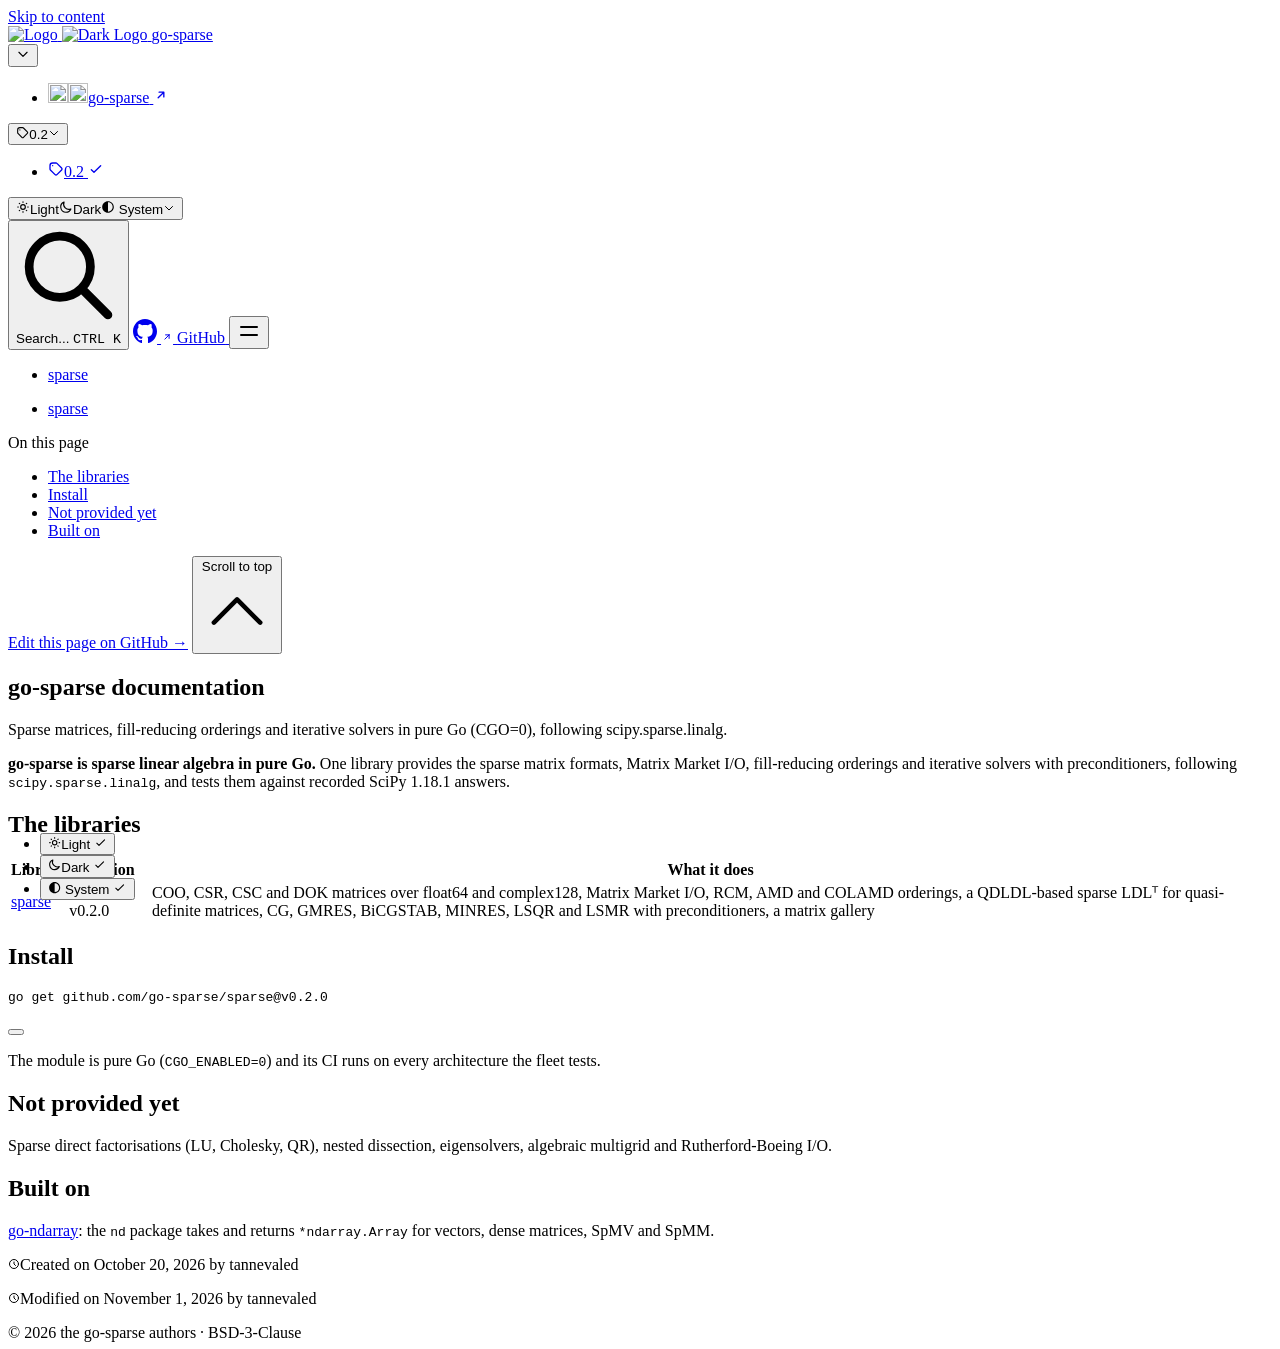
==== 0.2/index.html @ bc6eb166 "Deployed 4aa6d63 to 0.2 with Hugo 0.167.0" ====
<!doctype html><html lang=en dir=ltr><head><meta name=generator content="Hugo 0.167.0"><meta charset=utf-8><meta name=viewport content="width=device-width,initial-scale=1"><meta name=robots content="index, follow"><link rel=icon href=/docs/0.2/images/brand/svg/go-sparse.svg type=image/svg+xml id=favicon-svg><link rel=icon href=/docs/0.2/images/brand/ico/go-sparse.ico sizes="16x16 32x32"><link rel=icon href=/docs/0.2/images/brand/png/32/go-sparse.png type=image/png sizes=32x32><link rel=icon href=/docs/0.2/images/brand/png/16/go-sparse.png type=image/png sizes=16x16><link rel=apple-touch-icon href=/docs/0.2/images/brand/png/256/go-sparse.png sizes=256x256><title>go-sparse</title><meta name=description content="Sparse matrices, fill-reducing orderings and iterative solvers in pure Go (CGO=0), following scipy.sparse.linalg."><meta name=darkreader-lock><link rel=canonical href=https://go-sparse.github.io/docs/0.2/ itemprop=url><meta property="og:title" content="go-sparse documentation"><meta property="og:description" content="
    Sparse matrices, fill-reducing orderings and iterative solvers in pure Go (CGO=0), following scipy.sparse.linalg.
  "><meta property="og:type" content="
    website
  "><meta property="og:url" content="https://go-sparse.github.io/docs/0.2/"><meta itemprop=name content="go-sparse documentation"><meta itemprop=description content="Sparse matrices, fill-reducing orderings and iterative solvers in pure Go (CGO=0), following scipy.sparse.linalg."><meta itemprop=dateModified content="2026-11-01T00:15:37+01:00"><meta itemprop=wordCount content="136"><meta name=twitter:card content="summary"><meta name=twitter:title content="go-sparse documentation"><meta name=twitter:description content="Sparse matrices, fill-reducing orderings and iterative solvers in pure Go (CGO=0), following scipy.sparse.linalg."><link rel=preload href=/docs/0.2/css/compiled/main.min.ee1880c94b422ac1cb9484316c241b37d47c7529570abbb9c2e14824f49034c3.css as=style integrity="sha256-7hiAyUtCKsHLlIQxbCQbN9R8dSlXCru5wuFIJPSQNMM="><link href=/docs/0.2/css/compiled/main.min.ee1880c94b422ac1cb9484316c241b37d47c7529570abbb9c2e14824f49034c3.css rel=stylesheet integrity="sha256-7hiAyUtCKsHLlIQxbCQbN9R8dSlXCru5wuFIJPSQNMM="><script src=/docs/0.2/js/main-head.min.bbb353731723c08eaf67b231610392e3665384806ddb6bee51d4a965494c762e.js integrity="sha256-u7NTcxcjwI6vZ7IxYQOS42ZThIBt22vuUdSpZUlMdi4="></script></head><body><a href=#content class="hx:sr-only hx:focus-visible:not-sr-only hx:focus-visible:fixed hx:focus-visible:z-50 hx:focus-visible:top-2 hx:focus-visible:left-2 hx:focus-visible:bg-primary-500 hx:focus-visible:text-white hx:focus-visible:px-4 hx:focus-visible:py-2 hx:focus-visible:rounded-md hx:focus-visible:text-sm hx:focus-visible:font-medium">Skip to content</a><div class="hextra-nav-container hx:sticky hx:top-0 hx:z-20 hx:w-full hx:bg-transparent hx:print:hidden"><div class="hextra-nav-container-blur hx:pointer-events-none hx:absolute hx:z-[-1] hx:h-full hx:w-full hx:bg-white hx:dark:bg-dark hx:shadow-[0_2px_4px_rgba(0,0,0,.02),0_1px_0_rgba(0,0,0,.06)] hx:contrast-more:shadow-[0_0_0_1px_#000] hx:dark:shadow-[0_-1px_0_rgba(255,255,255,.1)_inset] hx:contrast-more:dark:shadow-[0_0_0_1px_#fff]"></div><nav class="hextra-max-navbar-width hx:mx-auto hx:flex hx:items-center hx:justify-end hx:gap-1 hx:md:gap-2 hx:h-[var(--hextra-navbar-height)] hx:px-6"><div class="hx:flex hx:shrink-0 hx:items-center hx:ltr:mr-auto hx:rtl:ml-auto"><a class="hx:flex hx:items-center hx:hover:opacity-75" href=/docs/0.2/><img class="hx:mr-2 hx:block hx:dark:hidden" src=/docs/0.2/images/brand/svg/go-sparse.svg alt=Logo height=32 width=32>
<img class="hx:mr-2 hx:hidden hx:dark:block" src=/docs/0.2/images/brand/svg/go-sparse.svg alt="Dark Logo" height=32 width=32>
<span class="hx:mr-2 hx:font-extrabold hx:inline hx:select-none hx:whitespace-nowrap hextra-navbar-title-beside-logo">go-sparse</span></a><div class="hx:relative hx:inline-flex"><button type=button data-state=closed aria-expanded=false aria-haspopup=menu title="Related sites" aria-label="Related sites" class="hextra-nav-menu-toggle hextra-logo-menu-toggle hx:cursor-pointer hx:rounded-md hx:p-1 hx:text-gray-600 hx:hover:text-gray-900 hx:hover:bg-gray-100 hx:dark:text-gray-400 hx:dark:hover:text-gray-50 hx:dark:hover:bg-primary-100/5"><svg height="14" fill="none" viewBox="0 0 24 24" stroke-width="2" stroke="currentColor" aria-hidden="true"><path stroke-linecap="round" stroke-linejoin="round" d="M19 9l-7 7-7-7"/></svg></button><ul class="hextra-nav-menu-items hx:hidden hx:z-20 hx:max-h-64 hx:overflow-auto hx:rounded-lg hx:border hx:border-gray-200 hx:bg-white hx:p-1 hx:text-sm hx:shadow-lg hx:dark:border-neutral-700 hx:dark:bg-neutral-900" style=min-width:12rem role=menu aria-label="Related sites"><li role=none class="hextra-nav-menu-item hx:flex hx:flex-col"><a href=https://go-sparse.github.io/ role=menuitem class="hx:text-gray-600 hx:hover:text-gray-800 hx:dark:text-gray-400 hx:dark:hover:text-gray-200 hx:relative hx:cursor-pointer hx:whitespace-nowrap hx:rounded-sm hx:py-1.5 hx:transition-colors hx:ltr:pl-3 hx:ltr:pr-9 hx:rtl:pr-3 hx:rtl:pl-9 hx:flex hx:items-center hx:gap-2 hx:hover:bg-gray-100 hx:dark:hover:bg-neutral-800" target=_blank rel=noreferrer><img class="hx:block hx:dark:hidden" src=/docs/0.2/images/brand/svg/go-sparse.svg alt width=20 height=20 loading=lazy><img class="hx:hidden hx:dark:block" src=/docs/0.2/images/brand/svg/go-sparse.svg alt width=20 height=20 loading=lazy><span>go-sparse</span>
<span class="hx:absolute hx:inset-y-0 hx:flex hx:items-center hx:ltr:right-3 hx:rtl:left-3" aria-hidden=true><svg height="1em" width="1em" fill="none" stroke="currentColor" stroke-width="2" viewBox="0 0 24 24"><path d="m9.1716 7.7574h7.0711m0 0v7.0711m0-7.0711-8.4853 8.4853" stroke-linecap="round" stroke-linejoin="round"/></svg></span></a></li></ul></div></div><div class="fs-version-select hx:relative" data-docs-root=/docs/ data-current=0.2 data-rest data-rest-default data-lang-prefix data-dev=main><button type=button data-state=closed aria-expanded=false aria-haspopup=menu title=Version aria-label="Version: 0.2" class="hextra-nav-menu-toggle fs-version-toggle hx:cursor-pointer hx:text-sm hx:relative hx:whitespace-nowrap hx:p-2 hx:flex hx:items-center hx:gap-1 hx:text-gray-600 hx:hover:text-gray-800 hx:dark:text-gray-400 hx:dark:hover:text-gray-200"><svg height="1em" class="hx:inline-block" fill="none" viewBox="0 0 24 24" stroke-width="2" stroke="currentColor" aria-hidden="true"><path stroke-linecap="round" stroke-linejoin="round" d="M7 7h.01M7 3h5c.512.0 1.024.195 1.414.586l7 7a2 2 0 010 2.828l-7 7a2 2 0 01-2.828.0l-7-7A1.994 1.994.0 013 12V7a4 4 0 014-4z"/></svg><span>0.2</span><svg height="12" class="hx:transition-transform hx:duration-200 hx:ease-in-out" fill="none" viewBox="0 0 24 24" stroke-width="2" stroke="currentColor" aria-hidden="true"><path stroke-linecap="round" stroke-linejoin="round" d="M19 9l-7 7-7-7"/></svg></button><ul class="hextra-nav-menu-items hx:hidden hx:z-20 hx:max-h-64 hx:overflow-auto hx:rounded-lg hx:border hx:border-gray-200 hx:bg-white hx:p-1 hx:text-sm hx:shadow-lg hx:dark:border-neutral-700 hx:dark:bg-neutral-900" style=min-width:100% role=menu><li role=none class="hextra-nav-menu-item hx:flex hx:flex-col"><a href=/docs/0.2/ role=menuitem aria-current=true class="hx:text-gray-600 hx:hover:text-gray-800 hx:dark:text-gray-400 hx:dark:hover:text-gray-200 hx:relative hx:cursor-pointer hx:whitespace-nowrap hx:rounded-sm hx:py-1.5 hx:transition-colors hx:ltr:pl-3 hx:ltr:pr-9 hx:rtl:pr-3 hx:rtl:pl-9 hx:flex hx:items-center hx:gap-1 hx:hover:bg-gray-100 hx:dark:hover:bg-neutral-800"><svg height="1em" class="hx:inline-block" fill="none" viewBox="0 0 24 24" stroke-width="2" stroke="currentColor" aria-hidden="true"><path stroke-linecap="round" stroke-linejoin="round" d="M7 7h.01M7 3h5c.512.0 1.024.195 1.414.586l7 7a2 2 0 010 2.828l-7 7a2 2 0 01-2.828.0l-7-7A1.994 1.994.0 013 12V7a4 4 0 014-4z"/></svg><span>0.2</span>
<span class="hx:absolute hx:inset-y-0 hx:flex hx:items-center hx:ltr:right-3 hx:rtl:left-3"><svg height="1em" width="1em" fill="none" viewBox="0 0 24 24" stroke-width="2" stroke="currentColor" aria-hidden="true"><path stroke-linecap="round" stroke-linejoin="round" d="M5 13l4 4L19 7"/></svg></span></a></li></ul><template data-icon=development><svg height="1em" class="hx:inline-block" fill="none" viewBox="0 0 24 24" stroke-width="2" stroke="currentColor" aria-hidden="true"><path stroke-linecap="round" stroke-linejoin="round" d="M19.428 15.428a2 2 0 00-1.022-.547l-2.387-.477a6 6 0 00-3.86.517l-.318.158a6 6 0 01-3.86.517L6.05 15.21a2 2 0 00-1.806.547M8 4h8l-1 1v5.172a2 2 0 00.586 1.414l5 5c1.26 1.26.367 3.414-1.415 3.414H4.828c-1.782.0-2.674-2.154-1.414-3.414l5-5A2 2 0 009 10.172V5L8 4z"/></svg></template><template data-icon=release><svg height="1em" class="hx:inline-block" fill="none" viewBox="0 0 24 24" stroke-width="2" stroke="currentColor" aria-hidden="true"><path stroke-linecap="round" stroke-linejoin="round" d="M7 7h.01M7 3h5c.512.0 1.024.195 1.414.586l7 7a2 2 0 010 2.828l-7 7a2 2 0 01-2.828.0l-7-7A1.994 1.994.0 013 12V7a4 4 0 014-4z"/></svg></template><template data-icon=check><svg height="1em" width="1em" fill="none" viewBox="0 0 24 24" stroke-width="2" stroke="currentColor" aria-hidden="true"><path stroke-linecap="round" stroke-linejoin="round" d="M5 13l4 4L19 7"/></svg></template></div><script>(function(){var t=document.currentScript.previousElementSibling,e=t.dataset,n=t.querySelector("ul"),o=n.querySelector("a").className,s=function(e){return t.querySelector('template[data-icon="'+e+'"]').innerHTML},i=function(t){return t.version===e.dev||!!(t.properties&&t.properties.development)};fetch(e.docsRoot+"versions.json",{cache:"no-cache"}).then(function(e){return e.ok?e.json():Promise.reject(e.status)}).then(function(t){if(!Array.isArray(t)||t.length===0)return;n.innerHTML="",t.forEach(function(t){if(!t||typeof t.version!="string"||t.properties&&t.properties.hidden)return;var a,c,l,d,u,h,r=document.createElement("li");r.setAttribute("role","none"),r.className="hextra-nav-menu-item hx:flex hx:flex-col",a=document.createElement("a"),a.setAttribute("role","menuitem"),a.className=o,a.href=e.docsRoot+t.version+"/"+e.rest,a.innerHTML=s(i(t)?"development":"release"),u=document.createElement("span"),h=Array.isArray(t.aliases)&&t.aliases.length?" ("+t.aliases.join(", ")+")":"",u.textContent=(t.title||t.version)+h,a.appendChild(u),t.version===e.current?(a.setAttribute("aria-current","true"),c=document.createElement("span"),c.className="hx:absolute hx:inset-y-0 hx:flex hx:items-center hx:ltr:right-3 hx:rtl:left-3",c.innerHTML=s("check"),a.appendChild(c)):(l=e.docsRoot+t.version+"/",d=[e.rest,e.restDefault,e.langPrefix].map(function(e){return l+e}).filter(function(e,t,n){return e!==l&&n.indexOf(e)===t}),a.addEventListener("click",function(e){e.preventDefault();var t=function(e){if(e>=d.length){window.location.href=l;return}fetch(d[e],{method:"HEAD"}).then(function(n){n.ok?window.location.href=d[e]:t(e+1)}).catch(function(){t(e+1)})};t(0)})),r.appendChild(a),n.appendChild(r)})}).catch(function(){})})()</script><div class="hx:flex hx:justify-items-start hx:group" data-theme=light><button title="Change theme" data-state=closed data-location=top class="hextra-theme-toggle hx:cursor-pointer hextra-navbar-combo hx:grow" type=button aria-label="Change theme" aria-expanded=false aria-haspopup=menu><div class="hx:flex hx:items-center hx:gap-2 hx:capitalize"><svg height="14" class="hx:group-data-[theme=dark]:hidden hx:group-data-[theme=system]:hidden" fill="none" viewBox="0 0 24 24" stroke-width="2" stroke="currentColor" aria-hidden="true"><path stroke-linecap="round" stroke-linejoin="round" d="M12 3v1m0 16v1m9-9h-1M4 12H3m15.364 6.364-.707-.707M6.343 6.343l-.707-.707m12.728.0-.707.707M6.343 17.657l-.707.707M16 12a4 4 0 11-8 0 4 4 0 018 0z"/></svg><span class="hx:group-data-[theme=dark]:hidden hx:group-data-[theme=system]:hidden">Light</span><svg height="14" class="hx:group-data-[theme=light]:hidden hx:group-data-[theme=system]:hidden" fill="none" viewBox="0 0 24 24" stroke-width="2" stroke="currentColor" aria-hidden="true"><path stroke-linecap="round" stroke-linejoin="round" d="M20.354 15.354A9 9 0 018.646 3.646 9.003 9.003.0 0012 21a9.003 9.003.0 008.354-5.646z"/></svg><span class="hx:group-data-[theme=light]:hidden hx:group-data-[theme=system]:hidden">Dark</span><svg height="14" class="hx:group-data-[theme=dark]:hidden hx:group-data-[theme=light]:hidden" viewBox="0 0 24 24" fill="currentColor"><path d="M11.996094 2C6.4986225 2.0192368 2.03125 6.5024993 2.03125 12c0 5.497501 4.4673725 9.980763 9.964844 10H12 12.0039c5.497471-.01924 9.964844-4.502499 9.964844-10 0-5.4975007-4.467373-9.9807632-9.964844-10H12zM12 4c4.417218.017598 7.96875 3.5822356 7.96875 8 0 4.417764-3.551532 7.982402-7.96875 8z"/></svg>
<span class="hx:group-data-[theme=dark]:hidden hx:group-data-[theme=light]:hidden">System</span><svg height="12" class="hextra-combo-chevron" fill="none" viewBox="0 0 24 24" stroke-width="2" stroke="currentColor" aria-hidden="true"><path stroke-linecap="round" stroke-linejoin="round" d="M19 9l-7 7-7-7"/></svg></div></button><ul class="hextra-theme-toggle-options hx:hidden hx:z-20 hx:max-h-64 hx:overflow-auto hx:rounded-lg hx:border hx:border-gray-200 hx:bg-white hx:p-1 hx:text-sm hx:shadow-lg hx:dark:border-neutral-700 hx:dark:bg-neutral-900" style="position:fixed;inset:auto auto 0 0;margin:0;min-width:100px" data-theme=light role=menu><li role=none class="hx:flex hx:flex-col"><button type=button role=menuitemradio aria-checked=true tabindex=-1 data-item=light class="hx:text-gray-700 hx:dark:text-gray-300 hx:hover:bg-gray-100 hx:hover:text-gray-900 hx:dark:hover:bg-neutral-800 hx:dark:hover:text-gray-100 hx:relative hx:cursor-pointer hx:whitespace-nowrap hx:rounded-sm hx:py-1.5 hx:transition-colors hx:ltr:pl-3 hx:ltr:pr-9 hx:rtl:pr-3 hx:rtl:pl-9 hx:text-left hx:w-full hx:bg-transparent hx:border-0">
<span class="hx:inline-flex hx:items-center hx:gap-2"><svg height="1em" width="1em" fill="none" viewBox="0 0 24 24" stroke-width="2" stroke="currentColor" aria-hidden="true"><path stroke-linecap="round" stroke-linejoin="round" d="M12 3v1m0 16v1m9-9h-1M4 12H3m15.364 6.364-.707-.707M6.343 6.343l-.707-.707m12.728.0-.707.707M6.343 17.657l-.707.707M16 12a4 4 0 11-8 0 4 4 0 018 0z"/></svg>Light
</span><span class="hx:absolute hx:inset-y-0 hx:flex hx:items-center hx:ltr:right-3 hx:rtl:left-3 hx:group-data-[theme=dark]:hidden hx:group-data-[theme=system]:hidden"><svg height="1em" width="1em" fill="none" viewBox="0 0 24 24" stroke-width="2" stroke="currentColor" aria-hidden="true"><path stroke-linecap="round" stroke-linejoin="round" d="M5 13l4 4L19 7"/></svg></span></button></li><li role=none class="hx:flex hx:flex-col"><button type=button role=menuitemradio aria-checked=false tabindex=-1 data-item=dark class="hx:text-gray-700 hx:dark:text-gray-300 hx:hover:bg-gray-100 hx:hover:text-gray-900 hx:dark:hover:bg-neutral-800 hx:dark:hover:text-gray-100 hx:relative hx:cursor-pointer hx:whitespace-nowrap hx:rounded-sm hx:py-1.5 hx:transition-colors hx:ltr:pl-3 hx:ltr:pr-9 hx:rtl:pr-3 hx:rtl:pl-9 hx:text-left hx:w-full hx:bg-transparent hx:border-0">
<span class="hx:inline-flex hx:items-center hx:gap-2"><svg height="1em" width="1em" fill="none" viewBox="0 0 24 24" stroke-width="2" stroke="currentColor" aria-hidden="true"><path stroke-linecap="round" stroke-linejoin="round" d="M20.354 15.354A9 9 0 018.646 3.646 9.003 9.003.0 0012 21a9.003 9.003.0 008.354-5.646z"/></svg>Dark
</span><span class="hx:absolute hx:inset-y-0 hx:flex hx:items-center hx:ltr:right-3 hx:rtl:left-3 hx:group-data-[theme=light]:hidden hx:group-data-[theme=system]:hidden"><svg height="1em" width="1em" fill="none" viewBox="0 0 24 24" stroke-width="2" stroke="currentColor" aria-hidden="true"><path stroke-linecap="round" stroke-linejoin="round" d="M5 13l4 4L19 7"/></svg></span></button></li><li role=none class="hx:flex hx:flex-col"><button type=button role=menuitemradio aria-checked=false tabindex=-1 data-item=system class="hx:text-gray-700 hx:dark:text-gray-300 hx:hover:bg-gray-100 hx:hover:text-gray-900 hx:dark:hover:bg-neutral-800 hx:dark:hover:text-gray-100 hx:relative hx:cursor-pointer hx:whitespace-nowrap hx:rounded-sm hx:py-1.5 hx:transition-colors hx:ltr:pl-3 hx:ltr:pr-9 hx:rtl:pr-3 hx:rtl:pl-9 hx:text-left hx:w-full hx:bg-transparent hx:border-0">
<span class="hx:inline-flex hx:items-center hx:gap-2"><svg height="1em" width="1em" viewBox="0 0 24 24" fill="currentColor"><path d="M11.996094 2C6.4986225 2.0192368 2.03125 6.5024993 2.03125 12c0 5.497501 4.4673725 9.980763 9.964844 10H12 12.0039c5.497471-.01924 9.964844-4.502499 9.964844-10 0-5.4975007-4.467373-9.9807632-9.964844-10H12zM12 4c4.417218.017598 7.96875 3.5822356 7.96875 8 0 4.417764-3.551532 7.982402-7.96875 8z"/></svg>
System
</span><span class="hx:absolute hx:inset-y-0 hx:flex hx:items-center hx:ltr:right-3 hx:rtl:left-3 hx:group-data-[theme=dark]:hidden hx:group-data-[theme=light]:hidden"><svg height="1em" width="1em" fill="none" viewBox="0 0 24 24" stroke-width="2" stroke="currentColor" aria-hidden="true"><path stroke-linecap="round" stroke-linejoin="round" d="M5 13l4 4L19 7"/></svg></span></button></li></ul></div><button type=button class=hextra-search-trigger data-search-open aria-haspopup=dialog aria-controls=hextra-search-dialog aria-label=Search...><svg class="hextra-search-trigger-icon" focusable="false" fill="none" viewBox="0 0 24 24" stroke-width="2" stroke="currentColor" aria-hidden="true"><path stroke-linecap="round" stroke-linejoin="round" d="M21 21l-6-6m2-5A7 7 0 113 10a7 7 0 0114 0z"/></svg><span class=hextra-search-trigger-label>Search...</span>
<kbd class=hextra-search-trigger-kbd>CTRL K</kbd>
</button>
<a class="hextra-icon-link hx:p-1 hx:md:p-2 hx:text-current" target=_blank rel=noreferrer href=https://github.com/go-sparse title=GitHub><svg height="24" fill="currentColor" viewBox="3 3 18 18"><path d="M12 3C7.0275 3 3 7.12937 3 12.2276c0 4.0833 2.57625 7.5321 6.15374 8.7548C9.60374 21.0631 9.77249 20.7863 9.77249 20.5441 9.77249 20.3249 9.76125 19.5982 9.76125 18.8254 7.5 19.2522 6.915 18.2602 6.735 17.7412 6.63375 17.4759 6.19499 16.6569 5.8125 16.4378 5.4975 16.2647 5.0475 15.838 5.80124 15.8264 6.51 15.8149 7.01625 16.4954 7.18499 16.7723 7.99499 18.1679 9.28875 17.7758 9.80625 17.5335 9.885 16.9337 10.1212 16.53 10.38 16.2993 8.3775 16.0687 6.285 15.2728 6.285 11.7432c0-1.0035.34875-1.834.92249-2.47994C7.1175 9.03257 6.8025 8.08674 7.2975 6.81794c0 0 .753749999999999-.24223 2.47499.94583.72001-.20762 1.48501-.31143 2.25001-.31143C12.7875 7.45234 13.5525 7.55615 14.2725 7.76377c1.7212-1.19959 2.475-.94583 2.475-.94583C17.2424 8.08674 16.9275 9.03257 16.8375 9.26326 17.4113 9.9092 17.76 10.7281 17.76 11.7432c0 3.5411-2.1037 4.3255-4.1063 4.5561C13.98 16.5877 14.2613 17.1414 14.2613 18.0065 14.2613 19.2407 14.25 20.2326 14.25 20.5441 14.25 20.7863 14.4188 21.0746 14.8688 20.9824 16.6554 20.364 18.2079 19.1866 19.3078 17.6162c1.0999-1.5705 1.6917-3.4551 1.6922-5.3886C21 7.12937 16.9725 3 12 3z"/></svg>
<span class=hextra-external-badge aria-hidden=true><svg height="12" width="12" fill="none" stroke="currentColor" stroke-width="2" viewBox="0 0 24 24"><path d="m9.1716 7.7574h7.0711m0 0v7.0711m0-7.0711-8.4853 8.4853" stroke-linecap="round" stroke-linejoin="round"/></svg></span>
<span class=hx:sr-only>GitHub</span>
</a><button type=button aria-label=Menu aria-expanded=false class="hextra-hamburger-menu hx:cursor-pointer hx:-mr-1 hx:rounded-sm hx:p-1 hx:active:bg-gray-400/20 hx:md:hidden hx:hextra-focus-visible-inset"><svg height="24" fill="none" viewBox="0 0 24 24" stroke="currentColor"><g><path stroke-linecap="round" stroke-linejoin="round" stroke-width="2" d="M4 8H20"/></g><g><path stroke-linecap="round" stroke-linejoin="round" stroke-width="2" d="M4 16H20"/></g></svg></button></nav></div><div class="hx:mx-auto hx:flex hextra-max-page-width"><aside class="hextra-sidebar-container hx:flex hx:flex-col hx:print:hidden hx:md:top-[var(--hextra-navbar-height)] hx:md:shrink-0 hx:md:w-64 hx:md:self-start hx:max-md:[transform:translate3d(0,-100%,0)] hx:md:sticky"><div class="hextra-scrollbar hx:overflow-y-auto hx:overflow-x-hidden hx:p-4 hx:grow hx:md:h-[calc(100vh-var(--hextra-navbar-height)-var(--menu-height))]"><ul class="hx:flex hx:flex-col hx:gap-1 hx:md:hidden"><li><div class="hextra-sidebar-item hx:group hx:relative hx:flex hx:items-center" data-active=false><a class="hx:flex hx:items-center hx:justify-between hx:gap-2 hx:grow hx:cursor-pointer hx:rounded-sm hx:px-2 hx:py-1.5 hx:text-sm hx:transition-colors [-webkit-tap-highlight-color:transparent] [-webkit-touch-callout:none] hx:hextra-focus-visible-inset hx:text-gray-500 hx:hover:bg-gray-100 hx:hover:text-gray-900 hx:contrast-more:border hx:contrast-more:border-transparent hx:contrast-more:text-gray-900 hx:contrast-more:hover:border-gray-900 hx:dark:text-neutral-400 hx:dark:hover:bg-primary-100/5 hx:dark:hover:text-gray-50 hx:contrast-more:dark:text-gray-50 hx:contrast-more:dark:hover:border-gray-50" href=/docs/0.2/sparse/><span class="hx:min-w-0 [word-break:break-word]">sparse</span></a></div></li></ul><ul class="hx:flex hx:flex-col hx:gap-1 hx:max-md:hidden"><li><div class="hextra-sidebar-item hx:group hx:relative hx:flex hx:items-center" data-active=false><a class="hx:flex hx:items-center hx:justify-between hx:gap-2 hx:grow hx:cursor-pointer hx:rounded-sm hx:px-2 hx:py-1.5 hx:text-sm hx:transition-colors [-webkit-tap-highlight-color:transparent] [-webkit-touch-callout:none] hx:hextra-focus-visible-inset hx:text-gray-500 hx:hover:bg-gray-100 hx:hover:text-gray-900 hx:contrast-more:border hx:contrast-more:border-transparent hx:contrast-more:text-gray-900 hx:contrast-more:hover:border-gray-900 hx:dark:text-neutral-400 hx:dark:hover:bg-primary-100/5 hx:dark:hover:text-gray-50 hx:contrast-more:dark:text-gray-50 hx:contrast-more:dark:hover:border-gray-50" href=/docs/0.2/sparse/><span class="hx:min-w-0 [word-break:break-word]">sparse</span></a></div></li></ul></div></aside><nav class="hextra-toc hx:order-last hx:hidden hx:w-64 hx:shrink-0 hx:xl:block hx:print:hidden hx:px-4" aria-label="Table of contents"><div class="hextra-scrollbar hx:sticky hx:top-[var(--hextra-navbar-height)] hx:overflow-y-auto hx:pr-4 hx:pt-6 hx:text-sm [hyphens:auto] hx:max-h-[calc(100vh-var(--hextra-navbar-height)-env(safe-area-inset-bottom))] hx:ltr:-mr-4 hx:rtl:-ml-4"><p class="hx:mb-4 hx:font-semibold hx:tracking-tight">On this page</p><ul><li class="hx:my-2 hx:scroll-my-6 hx:scroll-py-6"><a class="hx:font-medium hx:inline-block hx:rounded-sm hx:text-gray-500 hx:hover:text-gray-900 hx:dark:text-gray-400 hx:dark:hover:text-gray-300 hx:contrast-more:text-gray-900 hx:contrast-more:underline hx:contrast-more:dark:text-gray-50 hx:w-full hx:wrap-break-word hx:hextra-focus-visible-inset" href=#the-libraries>The libraries</a></li><li class="hx:my-2 hx:scroll-my-6 hx:scroll-py-6"><a class="hx:font-medium hx:inline-block hx:rounded-sm hx:text-gray-500 hx:hover:text-gray-900 hx:dark:text-gray-400 hx:dark:hover:text-gray-300 hx:contrast-more:text-gray-900 hx:contrast-more:underline hx:contrast-more:dark:text-gray-50 hx:w-full hx:wrap-break-word hx:hextra-focus-visible-inset" href=#install>Install</a></li><li class="hx:my-2 hx:scroll-my-6 hx:scroll-py-6"><a class="hx:font-medium hx:inline-block hx:rounded-sm hx:text-gray-500 hx:hover:text-gray-900 hx:dark:text-gray-400 hx:dark:hover:text-gray-300 hx:contrast-more:text-gray-900 hx:contrast-more:underline hx:contrast-more:dark:text-gray-50 hx:w-full hx:wrap-break-word hx:hextra-focus-visible-inset" href=#not-provided-yet>Not provided yet</a></li><li class="hx:my-2 hx:scroll-my-6 hx:scroll-py-6"><a class="hx:font-medium hx:inline-block hx:rounded-sm hx:text-gray-500 hx:hover:text-gray-900 hx:dark:text-gray-400 hx:dark:hover:text-gray-300 hx:contrast-more:text-gray-900 hx:contrast-more:underline hx:contrast-more:dark:text-gray-50 hx:w-full hx:wrap-break-word hx:hextra-focus-visible-inset" href=#built-on>Built on</a></li></ul><div class="hx:mt-8 hx:border-t hx:bg-white hx:pt-8 hx:shadow-[0_-12px_16px_white] hx:dark:bg-dark hx:dark:shadow-[0_-12px_16px_#111] hx:sticky hx:bottom-0 hx:flex hx:flex-col hx:items-start hx:gap-2 hx:pb-8 hx:border-gray-200 hx:dark:border-neutral-800 hx:contrast-more:border-t hx:contrast-more:border-neutral-400 hx:contrast-more:shadow-none hx:contrast-more:dark:border-neutral-400"><a class="hx:inline-block hx:rounded-sm hx:text-xs hx:font-medium hx:text-gray-500 hx:hover:text-gray-900 hx:dark:text-gray-400 hx:dark:hover:text-gray-100 hx:contrast-more:text-gray-800 hx:contrast-more:dark:text-gray-50 hx:hextra-focus-visible-inset" href=https://github.com/go-sparse/docs/edit/main/content/en/_index.md target=_blank rel=noreferrer>Edit this page on GitHub →</a>
<button id=backToTop tabindex=-1 class="hx:cursor-pointer hx:transition-all hx:duration-75 hx:opacity-0 hx:text-xs hx:font-medium hx:text-gray-500 hx:hover:text-gray-900 hx:dark:text-gray-400 hx:dark:hover:text-gray-100 hx:contrast-more:text-gray-800 hx:contrast-more:dark:text-gray-50">
<span>Scroll to top</span>
<svg fill="none" viewBox="0 0 24 24" stroke-width="1.5" stroke="currentColor" aria-hidden="true" focusable="false" class="hx:inline hx:ltr:ml-1 hx:rtl:mr-1 hx:h-3.5 hx:w-3.5 hx:rounded-full hx:border hx:border-gray-500 hx:hover:border-gray-900 hx:dark:border-gray-400 hx:dark:hover:border-gray-100 hx:contrast-more:border-gray-800 hx:contrast-more:dark:border-gray-50"><path stroke-linecap="round" stroke-linejoin="round" d="M4.5 15.75l7.5-7.5 7.5 7.5"/></svg></button></div></div></nav><article class="hx:w-full hx:break-words hx:flex hx:min-h-[calc(100vh-var(--hextra-navbar-height))] hx:min-w-0 hx:justify-center hx:pb-8 hx:pr-[calc(env(safe-area-inset-right)-1.5rem)]"><main id=content class="hx:w-full hx:min-w-0 hextra-max-content-width hx:px-6 hx:pt-4 hx:md:px-12"><div class=content><div class="hx:flex hx:flex-col hx:sm:flex-row hx:items-start hx:sm:items-center hx:sm:justify-between hx:gap-4 hx:mb-4"><h1 class="hextra-page-title hx:mb-0">go-sparse documentation</h1></div><div class="hextra-page-meta not-prose"><p class=hextra-page-description>Sparse matrices, fill-reducing orderings and iterative solvers in pure Go (CGO=0), following scipy.sparse.linalg.</p></div><div class=nd-outdated role=note hidden data-docs-root=/docs/ data-current=0.2>You are reading the documentation of an outdated version, whose text may no longer be accurate. <a>Go to the latest version.</a></div><script>(function(){var e=document.currentScript.previousElementSibling;fetch(e.dataset.docsRoot+"versions.json",{cache:"no-cache"}).then(function(e){return e.ok?e.json():Promise.reject(e.status)}).then(function(t){var n=(t||[]).filter(function(e){return e&&Array.isArray(e.aliases)&&e.aliases.indexOf("latest")>=0})[0];n&&n.version!==e.dataset.current&&(e.querySelector("a").href=e.dataset.docsRoot,e.hidden=!1)}).catch(function(){})})()</script><p><strong>go-sparse is sparse linear algebra in pure Go.</strong> One library provides the
sparse matrix formats, Matrix Market I/O, fill-reducing orderings and iterative
solvers with preconditioners, following <code>scipy.sparse.linalg</code>, and tests them
against recorded SciPy 1.18.1 answers.</p><h2 data-hextra-search-id=the-libraries>The libraries<span class="hx:absolute hx:-mt-20" id=the-libraries></span>
<a href=#the-libraries class=subheading-anchor aria-label="Permalink for this section"></a></h2><table><thead><tr><th>Library</th><th>Version</th><th>What it does</th></tr></thead><tbody><tr><td><a href=/docs/0.2/sparse/>sparse</a></td><td>released v0.2.0</td><td>COO, CSR, CSC and DOK matrices over float64 and complex128, Matrix Market I/O, RCM, AMD and COLAMD orderings, a QDLDL-based sparse LDLᵀ for quasi-definite matrices, CG, GMRES, BiCGSTAB, MINRES, LSQR and LSMR with preconditioners, a matrix gallery</td></tr></tbody></table><h2 data-hextra-search-id=install>Install<span class="hx:absolute hx:-mt-20" id=install></span>
<a href=#install class=subheading-anchor aria-label="Permalink for this section"></a></h2><div class="hextra-code-block hx:relative hx:mt-6 hx:first:mt-0 hx:group/code"><div><div class=highlight><pre tabindex=0 class=chroma><code class=language-sh data-lang=sh><span class=line><span class=cl>go get github.com/go-sparse/sparse@v0.2.0</span></span></code></pre></div></div><div class="hextra-code-copy-btn-container hx:opacity-0 hx:transition hx:group-hover/code:opacity-100 hx:flex hx:gap-1 hx:absolute hx:m-[11px] hx:right-0 hx:top-0"><button class="hextra-code-copy-btn hx:group/copybtn hx:cursor-pointer hx:transition-all hx:active:opacity-50 hx:bg-primary-700/5 hx:border hx:border-black/5 hx:text-gray-600 hx:hover:text-gray-900 hx:rounded-md hx:p-1.5 hx:dark:bg-primary-300/10 hx:dark:border-white/10 hx:dark:text-gray-400 hx:dark:hover:text-gray-50" title="Copy code" aria-label="Copy code" data-copied-label=Copied!><div class="hextra-copy-icon hx:group-[.copied]/copybtn:hidden hx:pointer-events-none hx:h-4 hx:w-4"></div><div class="hextra-success-icon hx:hidden hx:group-[.copied]/copybtn:block hx:pointer-events-none hx:h-4 hx:w-4"></div></button></div></div><p>The module is pure Go (<code>CGO_ENABLED=0</code>) and its CI runs on every architecture
the fleet tests.</p><h2 data-hextra-search-id=not-provided-yet>Not provided yet<span class="hx:absolute hx:-mt-20" id=not-provided-yet></span>
<a href=#not-provided-yet class=subheading-anchor aria-label="Permalink for this section"></a></h2><p>Sparse direct factorisations (LU, Cholesky, QR), nested dissection,
eigensolvers, algebraic multigrid and Rutherford-Boeing I/O.</p><h2 data-hextra-search-id=built-on>Built on<span class="hx:absolute hx:-mt-20" id=built-on></span>
<a href=#built-on class=subheading-anchor aria-label="Permalink for this section"></a></h2><p><a href=https://github.com/go-ndarray/ndarray target=_blank rel=noopener>go-ndarray</a>: the <code>nd</code> package takes
and returns <code>*ndarray.Array</code> for vectors, dense matrices, SpMV and SpMM.</p></div><div class=hextra-page-history><p><svg height="12" width="12" aria-hidden="true" fill="none" viewBox="0 0 24 24" stroke-width="2" stroke="currentColor" aria-hidden="true"><path stroke-linecap="round" stroke-linejoin="round" d="M12 8v4l3 3m6-3A9 9 0 113 12a9 9 0 0118 0z"/></svg><span>Created on <time datetime=2026-10-20>October 20, 2026</time> by tannevaled</span></p><p><svg height="12" width="12" aria-hidden="true" fill="none" viewBox="0 0 24 24" stroke-width="2" stroke="currentColor" aria-hidden="true"><path stroke-linecap="round" stroke-linejoin="round" d="M12 8v4l3 3m6-3A9 9 0 113 12a9 9 0 0118 0z"/></svg><span>Modified on <time datetime=2026-11-01>November 1, 2026</time> by tannevaled</span></p></div></main></article></div><footer class="hextra-footer hx:bg-gray-100 hx:pb-[env(safe-area-inset-bottom)] hx:dark:bg-neutral-900 hx:print:bg-transparent"><div class="hextra-custom-footer hextra-max-footer-width hx:mx-auto hx:pl-[max(env(safe-area-inset-left),1.5rem)] hx:pr-[max(env(safe-area-inset-right),1.5rem)] hx:text-gray-600 hx:dark:text-gray-400"></div><div class="hextra-max-footer-width hx:mx-auto hx:flex hx:justify-center hx:py-12 hx:pl-[max(env(safe-area-inset-left),1.5rem)] hx:pr-[max(env(safe-area-inset-right),1.5rem)] hx:text-gray-600 hx:dark:text-gray-400 hx:md:justify-start"><div class="hx:flex hx:w-full hx:flex-col hx:items-center hx:sm:items-start"><div class="hx:mt-6 hx:text-xs">© 2026 the go-sparse authors · BSD-3-Clause</div></div></div></footer><dialog id=hextra-search-dialog class=hextra-search-dialog aria-label=Search... zgotmplz><div class=hextra-search><div class=hextra-search-input-wrapper><svg class="hextra-search-input-icon" focusable="false" fill="none" viewBox="0 0 24 24" stroke-width="2" stroke="currentColor" aria-hidden="true"><path stroke-linecap="round" stroke-linejoin="round" d="M21 21l-6-6m2-5A7 7 0 113 10a7 7 0 0114 0z"/></svg><input class=hextra-search-input type=search role=combobox autocomplete=off autocorrect=off autocapitalize=off spellcheck=false placeholder=Search... aria-label=Search... aria-controls=hextra-search-results aria-expanded=false><button type=button class=hextra-search-input-kbd data-search-close aria-label=Close>ESC</button></div><div class=hextra-search-results-viewport data-search-viewport><div class="hextra-search-results-inner hextra-scrollbar" data-search-inner><ul id=hextra-search-results class=hextra-search-results role=listbox aria-label="Search results"></ul><div class=hextra-search-empty data-search-empty hidden>No results found.</div></div></div><div class="hextra-search-status hx:sr-only" aria-live=polite role=status></div></div></dialog><script defer src=/docs/0.2/js/main.min.b591374f2ad9013eb7e241be9cb6a597fc951a7acb65bc78af3922da10ede04d.js integrity="sha256-tZE3TyrZAT634kG+nLall/yVGnrLZbx4rzki2hDt4E0="></script><script defer src=/docs/0.2/js/flexsearch.433e941a8a573ebb9931fc16fc75266ab6b93f569ac2fb4f3dc66882e0416f4c.js integrity="sha256-Qz6UGopXPruZMfwW/HUmara5P1aawvtPPcZoguBBb0w=" crossorigin=anonymous></script><script defer src=/docs/0.2/en.search.min.6803a2880e6f7a5685089eb052567a85564f7914b36fc4510d04be78d6515841.js integrity="sha256-aAOiiA5velaFCJ6wUlZ6hVZPeRSzb8RRDQS+eNZRWEE="></script><script defer src=/docs/0.2/en.search-dialog.min.fda123910557b5b3a328696105af51f85abc3cfc6784387c49b11b5b857b256f.js integrity="sha256-/aEjkQVXtbOjKGlhBa9R+Fq8PPxnhDh8SbEbW4V7JW8="></script></body></html>
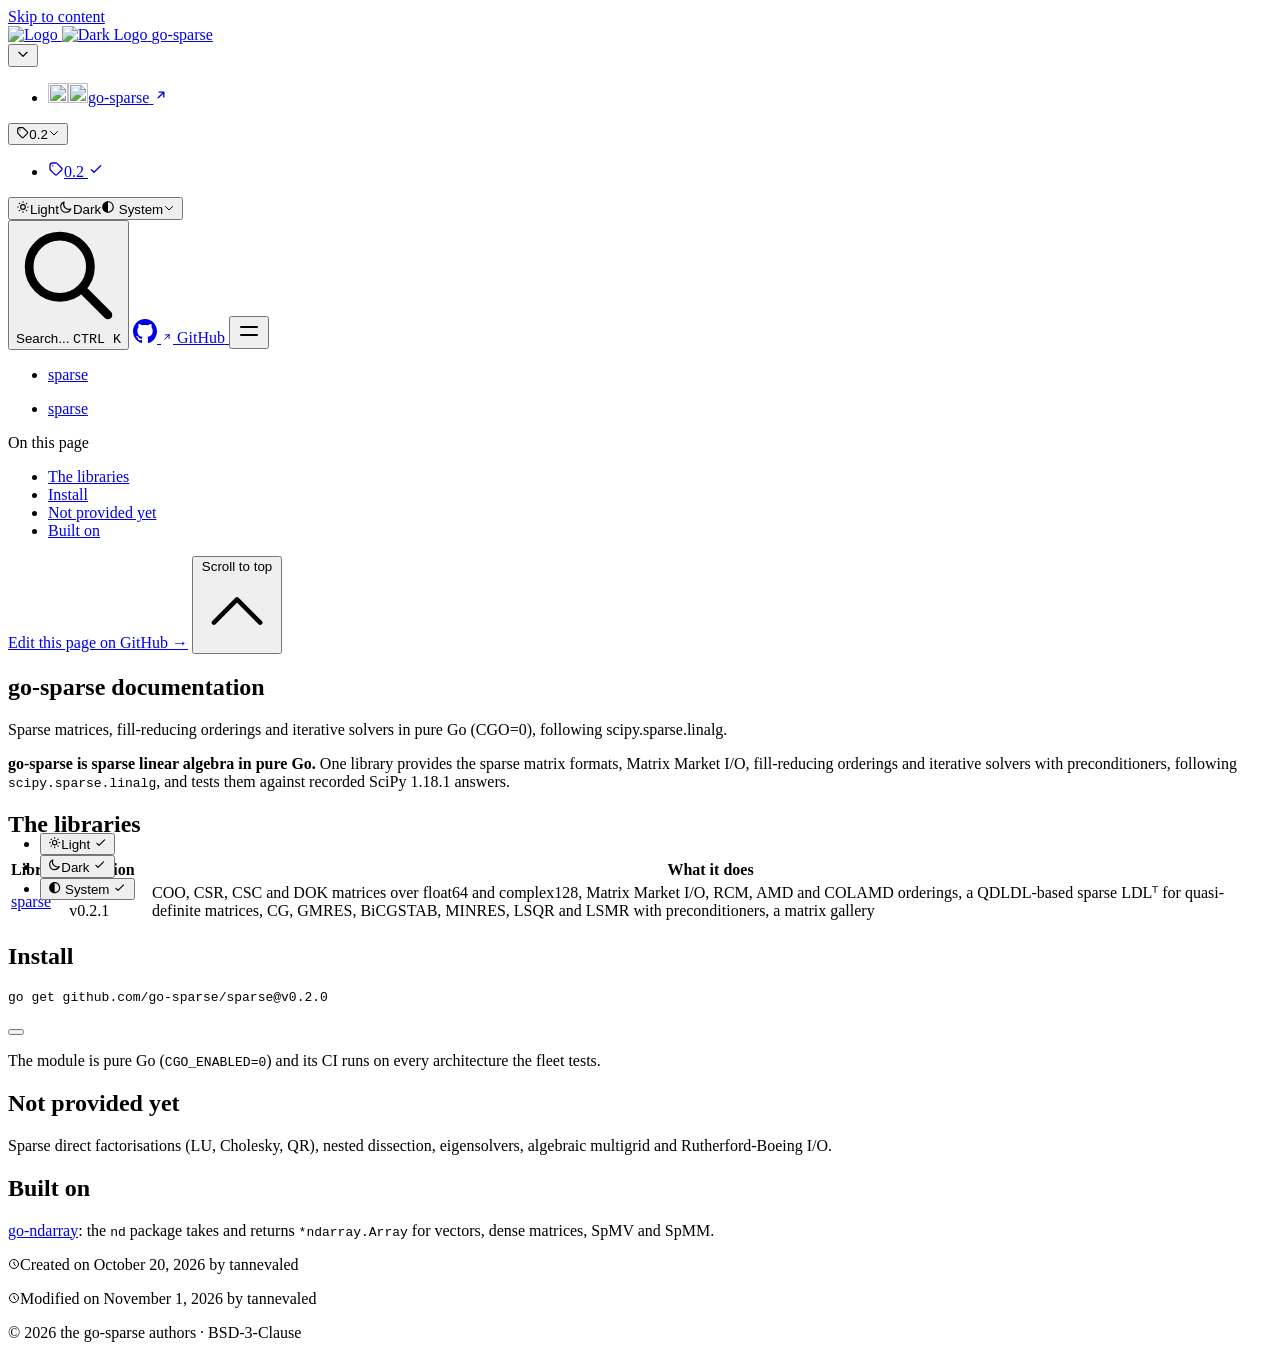
==== commit 683ac5d3: "Deployed 064a312 to 0.2 with Hugo 0.167.0" ====
--- a/0.2/index.html
+++ b/0.2/index.html
@@ -2,7 +2,7 @@
     Sparse matrices, fill-reducing orderings and iterative solvers in pure Go (CGO=0), following scipy.sparse.linalg.
   "><meta property="og:type" content="
     website
-  "><meta property="og:url" content="https://go-sparse.github.io/docs/0.2/"><meta itemprop=name content="go-sparse documentation"><meta itemprop=description content="Sparse matrices, fill-reducing orderings and iterative solvers in pure Go (CGO=0), following scipy.sparse.linalg."><meta itemprop=dateModified content="2026-11-01T00:15:37+01:00"><meta itemprop=wordCount content="136"><meta name=twitter:card content="summary"><meta name=twitter:title content="go-sparse documentation"><meta name=twitter:description content="Sparse matrices, fill-reducing orderings and iterative solvers in pure Go (CGO=0), following scipy.sparse.linalg."><link rel=preload href=/docs/0.2/css/compiled/main.min.ee1880c94b422ac1cb9484316c241b37d47c7529570abbb9c2e14824f49034c3.css as=style integrity="sha256-7hiAyUtCKsHLlIQxbCQbN9R8dSlXCru5wuFIJPSQNMM="><link href=/docs/0.2/css/compiled/main.min.ee1880c94b422ac1cb9484316c241b37d47c7529570abbb9c2e14824f49034c3.css rel=stylesheet integrity="sha256-7hiAyUtCKsHLlIQxbCQbN9R8dSlXCru5wuFIJPSQNMM="><script src=/docs/0.2/js/main-head.min.bbb353731723c08eaf67b231610392e3665384806ddb6bee51d4a965494c762e.js integrity="sha256-u7NTcxcjwI6vZ7IxYQOS42ZThIBt22vuUdSpZUlMdi4="></script></head><body><a href=#content class="hx:sr-only hx:focus-visible:not-sr-only hx:focus-visible:fixed hx:focus-visible:z-50 hx:focus-visible:top-2 hx:focus-visible:left-2 hx:focus-visible:bg-primary-500 hx:focus-visible:text-white hx:focus-visible:px-4 hx:focus-visible:py-2 hx:focus-visible:rounded-md hx:focus-visible:text-sm hx:focus-visible:font-medium">Skip to content</a><div class="hextra-nav-container hx:sticky hx:top-0 hx:z-20 hx:w-full hx:bg-transparent hx:print:hidden"><div class="hextra-nav-container-blur hx:pointer-events-none hx:absolute hx:z-[-1] hx:h-full hx:w-full hx:bg-white hx:dark:bg-dark hx:shadow-[0_2px_4px_rgba(0,0,0,.02),0_1px_0_rgba(0,0,0,.06)] hx:contrast-more:shadow-[0_0_0_1px_#000] hx:dark:shadow-[0_-1px_0_rgba(255,255,255,.1)_inset] hx:contrast-more:dark:shadow-[0_0_0_1px_#fff]"></div><nav class="hextra-max-navbar-width hx:mx-auto hx:flex hx:items-center hx:justify-end hx:gap-1 hx:md:gap-2 hx:h-[var(--hextra-navbar-height)] hx:px-6"><div class="hx:flex hx:shrink-0 hx:items-center hx:ltr:mr-auto hx:rtl:ml-auto"><a class="hx:flex hx:items-center hx:hover:opacity-75" href=/docs/0.2/><img class="hx:mr-2 hx:block hx:dark:hidden" src=/docs/0.2/images/brand/svg/go-sparse.svg alt=Logo height=32 width=32>
+  "><meta property="og:url" content="https://go-sparse.github.io/docs/0.2/"><meta itemprop=name content="go-sparse documentation"><meta itemprop=description content="Sparse matrices, fill-reducing orderings and iterative solvers in pure Go (CGO=0), following scipy.sparse.linalg."><meta itemprop=dateModified content="2026-11-01T02:13:59+01:00"><meta itemprop=wordCount content="136"><meta name=twitter:card content="summary"><meta name=twitter:title content="go-sparse documentation"><meta name=twitter:description content="Sparse matrices, fill-reducing orderings and iterative solvers in pure Go (CGO=0), following scipy.sparse.linalg."><link rel=preload href=/docs/0.2/css/compiled/main.min.ee1880c94b422ac1cb9484316c241b37d47c7529570abbb9c2e14824f49034c3.css as=style integrity="sha256-7hiAyUtCKsHLlIQxbCQbN9R8dSlXCru5wuFIJPSQNMM="><link href=/docs/0.2/css/compiled/main.min.ee1880c94b422ac1cb9484316c241b37d47c7529570abbb9c2e14824f49034c3.css rel=stylesheet integrity="sha256-7hiAyUtCKsHLlIQxbCQbN9R8dSlXCru5wuFIJPSQNMM="><script src=/docs/0.2/js/main-head.min.bbb353731723c08eaf67b231610392e3665384806ddb6bee51d4a965494c762e.js integrity="sha256-u7NTcxcjwI6vZ7IxYQOS42ZThIBt22vuUdSpZUlMdi4="></script></head><body><a href=#content class="hx:sr-only hx:focus-visible:not-sr-only hx:focus-visible:fixed hx:focus-visible:z-50 hx:focus-visible:top-2 hx:focus-visible:left-2 hx:focus-visible:bg-primary-500 hx:focus-visible:text-white hx:focus-visible:px-4 hx:focus-visible:py-2 hx:focus-visible:rounded-md hx:focus-visible:text-sm hx:focus-visible:font-medium">Skip to content</a><div class="hextra-nav-container hx:sticky hx:top-0 hx:z-20 hx:w-full hx:bg-transparent hx:print:hidden"><div class="hextra-nav-container-blur hx:pointer-events-none hx:absolute hx:z-[-1] hx:h-full hx:w-full hx:bg-white hx:dark:bg-dark hx:shadow-[0_2px_4px_rgba(0,0,0,.02),0_1px_0_rgba(0,0,0,.06)] hx:contrast-more:shadow-[0_0_0_1px_#000] hx:dark:shadow-[0_-1px_0_rgba(255,255,255,.1)_inset] hx:contrast-more:dark:shadow-[0_0_0_1px_#fff]"></div><nav class="hextra-max-navbar-width hx:mx-auto hx:flex hx:items-center hx:justify-end hx:gap-1 hx:md:gap-2 hx:h-[var(--hextra-navbar-height)] hx:px-6"><div class="hx:flex hx:shrink-0 hx:items-center hx:ltr:mr-auto hx:rtl:ml-auto"><a class="hx:flex hx:items-center hx:hover:opacity-75" href=/docs/0.2/><img class="hx:mr-2 hx:block hx:dark:hidden" src=/docs/0.2/images/brand/svg/go-sparse.svg alt=Logo height=32 width=32>
 <img class="hx:mr-2 hx:hidden hx:dark:block" src=/docs/0.2/images/brand/svg/go-sparse.svg alt="Dark Logo" height=32 width=32>
 <span class="hx:mr-2 hx:font-extrabold hx:inline hx:select-none hx:whitespace-nowrap hextra-navbar-title-beside-logo">go-sparse</span></a><div class="hx:relative hx:inline-flex"><button type=button data-state=closed aria-expanded=false aria-haspopup=menu title="Related sites" aria-label="Related sites" class="hextra-nav-menu-toggle hextra-logo-menu-toggle hx:cursor-pointer hx:rounded-md hx:p-1 hx:text-gray-600 hx:hover:text-gray-900 hx:hover:bg-gray-100 hx:dark:text-gray-400 hx:dark:hover:text-gray-50 hx:dark:hover:bg-primary-100/5"><svg height="14" fill="none" viewBox="0 0 24 24" stroke-width="2" stroke="currentColor" aria-hidden="true"><path stroke-linecap="round" stroke-linejoin="round" d="M19 9l-7 7-7-7"/></svg></button><ul class="hextra-nav-menu-items hx:hidden hx:z-20 hx:max-h-64 hx:overflow-auto hx:rounded-lg hx:border hx:border-gray-200 hx:bg-white hx:p-1 hx:text-sm hx:shadow-lg hx:dark:border-neutral-700 hx:dark:bg-neutral-900" style=min-width:12rem role=menu aria-label="Related sites"><li role=none class="hextra-nav-menu-item hx:flex hx:flex-col"><a href=https://go-sparse.github.io/ role=menuitem class="hx:text-gray-600 hx:hover:text-gray-800 hx:dark:text-gray-400 hx:dark:hover:text-gray-200 hx:relative hx:cursor-pointer hx:whitespace-nowrap hx:rounded-sm hx:py-1.5 hx:transition-colors hx:ltr:pl-3 hx:ltr:pr-9 hx:rtl:pr-3 hx:rtl:pl-9 hx:flex hx:items-center hx:gap-2 hx:hover:bg-gray-100 hx:dark:hover:bg-neutral-800" target=_blank rel=noreferrer><img class="hx:block hx:dark:hidden" src=/docs/0.2/images/brand/svg/go-sparse.svg alt width=20 height=20 loading=lazy><img class="hx:hidden hx:dark:block" src=/docs/0.2/images/brand/svg/go-sparse.svg alt width=20 height=20 loading=lazy><span>go-sparse</span>
 <span class="hx:absolute hx:inset-y-0 hx:flex hx:items-center hx:ltr:right-3 hx:rtl:left-3" aria-hidden=true><svg height="1em" width="1em" fill="none" stroke="currentColor" stroke-width="2" viewBox="0 0 24 24"><path d="m9.1716 7.7574h7.0711m0 0v7.0711m0-7.0711-8.4853 8.4853" stroke-linecap="round" stroke-linejoin="round"/></svg></span></a></li></ul></div></div><div class="fs-version-select hx:relative" data-docs-root=/docs/ data-current=0.2 data-rest data-rest-default data-lang-prefix data-dev=main><button type=button data-state=closed aria-expanded=false aria-haspopup=menu title=Version aria-label="Version: 0.2" class="hextra-nav-menu-toggle fs-version-toggle hx:cursor-pointer hx:text-sm hx:relative hx:whitespace-nowrap hx:p-2 hx:flex hx:items-center hx:gap-1 hx:text-gray-600 hx:hover:text-gray-800 hx:dark:text-gray-400 hx:dark:hover:text-gray-200"><svg height="1em" class="hx:inline-block" fill="none" viewBox="0 0 24 24" stroke-width="2" stroke="currentColor" aria-hidden="true"><path stroke-linecap="round" stroke-linejoin="round" d="M7 7h.01M7 3h5c.512.0 1.024.195 1.414.586l7 7a2 2 0 010 2.828l-7 7a2 2 0 01-2.828.0l-7-7A1.994 1.994.0 013 12V7a4 4 0 014-4z"/></svg><span>0.2</span><svg height="12" class="hx:transition-transform hx:duration-200 hx:ease-in-out" fill="none" viewBox="0 0 24 24" stroke-width="2" stroke="currentColor" aria-hidden="true"><path stroke-linecap="round" stroke-linejoin="round" d="M19 9l-7 7-7-7"/></svg></button><ul class="hextra-nav-menu-items hx:hidden hx:z-20 hx:max-h-64 hx:overflow-auto hx:rounded-lg hx:border hx:border-gray-200 hx:bg-white hx:p-1 hx:text-sm hx:shadow-lg hx:dark:border-neutral-700 hx:dark:bg-neutral-900" style=min-width:100% role=menu><li role=none class="hextra-nav-menu-item hx:flex hx:flex-col"><a href=/docs/0.2/ role=menuitem aria-current=true class="hx:text-gray-600 hx:hover:text-gray-800 hx:dark:text-gray-400 hx:dark:hover:text-gray-200 hx:relative hx:cursor-pointer hx:whitespace-nowrap hx:rounded-sm hx:py-1.5 hx:transition-colors hx:ltr:pl-3 hx:ltr:pr-9 hx:rtl:pr-3 hx:rtl:pl-9 hx:flex hx:items-center hx:gap-1 hx:hover:bg-gray-100 hx:dark:hover:bg-neutral-800"><svg height="1em" class="hx:inline-block" fill="none" viewBox="0 0 24 24" stroke-width="2" stroke="currentColor" aria-hidden="true"><path stroke-linecap="round" stroke-linejoin="round" d="M7 7h.01M7 3h5c.512.0 1.024.195 1.414.586l7 7a2 2 0 010 2.828l-7 7a2 2 0 01-2.828.0l-7-7A1.994 1.994.0 013 12V7a4 4 0 014-4z"/></svg><span>0.2</span>
@@ -27,10 +27,10 @@
 sparse matrix formats, Matrix Market I/O, fill-reducing orderings and iterative
 solvers with preconditioners, following <code>scipy.sparse.linalg</code>, and tests them
 against recorded SciPy 1.18.1 answers.</p><h2 data-hextra-search-id=the-libraries>The libraries<span class="hx:absolute hx:-mt-20" id=the-libraries></span>
-<a href=#the-libraries class=subheading-anchor aria-label="Permalink for this section"></a></h2><table><thead><tr><th>Library</th><th>Version</th><th>What it does</th></tr></thead><tbody><tr><td><a href=/docs/0.2/sparse/>sparse</a></td><td>released v0.2.0</td><td>COO, CSR, CSC and DOK matrices over float64 and complex128, Matrix Market I/O, RCM, AMD and COLAMD orderings, a QDLDL-based sparse LDLᵀ for quasi-definite matrices, CG, GMRES, BiCGSTAB, MINRES, LSQR and LSMR with preconditioners, a matrix gallery</td></tr></tbody></table><h2 data-hextra-search-id=install>Install<span class="hx:absolute hx:-mt-20" id=install></span>
+<a href=#the-libraries class=subheading-anchor aria-label="Permalink for this section"></a></h2><table><thead><tr><th>Library</th><th>Version</th><th>What it does</th></tr></thead><tbody><tr><td><a href=/docs/0.2/sparse/>sparse</a></td><td>released v0.2.1</td><td>COO, CSR, CSC and DOK matrices over float64 and complex128, Matrix Market I/O, RCM, AMD and COLAMD orderings, a QDLDL-based sparse LDLᵀ for quasi-definite matrices, CG, GMRES, BiCGSTAB, MINRES, LSQR and LSMR with preconditioners, a matrix gallery</td></tr></tbody></table><h2 data-hextra-search-id=install>Install<span class="hx:absolute hx:-mt-20" id=install></span>
 <a href=#install class=subheading-anchor aria-label="Permalink for this section"></a></h2><div class="hextra-code-block hx:relative hx:mt-6 hx:first:mt-0 hx:group/code"><div><div class=highlight><pre tabindex=0 class=chroma><code class=language-sh data-lang=sh><span class=line><span class=cl>go get github.com/go-sparse/sparse@v0.2.0</span></span></code></pre></div></div><div class="hextra-code-copy-btn-container hx:opacity-0 hx:transition hx:group-hover/code:opacity-100 hx:flex hx:gap-1 hx:absolute hx:m-[11px] hx:right-0 hx:top-0"><button class="hextra-code-copy-btn hx:group/copybtn hx:cursor-pointer hx:transition-all hx:active:opacity-50 hx:bg-primary-700/5 hx:border hx:border-black/5 hx:text-gray-600 hx:hover:text-gray-900 hx:rounded-md hx:p-1.5 hx:dark:bg-primary-300/10 hx:dark:border-white/10 hx:dark:text-gray-400 hx:dark:hover:text-gray-50" title="Copy code" aria-label="Copy code" data-copied-label=Copied!><div class="hextra-copy-icon hx:group-[.copied]/copybtn:hidden hx:pointer-events-none hx:h-4 hx:w-4"></div><div class="hextra-success-icon hx:hidden hx:group-[.copied]/copybtn:block hx:pointer-events-none hx:h-4 hx:w-4"></div></button></div></div><p>The module is pure Go (<code>CGO_ENABLED=0</code>) and its CI runs on every architecture
 the fleet tests.</p><h2 data-hextra-search-id=not-provided-yet>Not provided yet<span class="hx:absolute hx:-mt-20" id=not-provided-yet></span>
 <a href=#not-provided-yet class=subheading-anchor aria-label="Permalink for this section"></a></h2><p>Sparse direct factorisations (LU, Cholesky, QR), nested dissection,
 eigensolvers, algebraic multigrid and Rutherford-Boeing I/O.</p><h2 data-hextra-search-id=built-on>Built on<span class="hx:absolute hx:-mt-20" id=built-on></span>
 <a href=#built-on class=subheading-anchor aria-label="Permalink for this section"></a></h2><p><a href=https://github.com/go-ndarray/ndarray target=_blank rel=noopener>go-ndarray</a>: the <code>nd</code> package takes
-and returns <code>*ndarray.Array</code> for vectors, dense matrices, SpMV and SpMM.</p></div><div class=hextra-page-history><p><svg height="12" width="12" aria-hidden="true" fill="none" viewBox="0 0 24 24" stroke-width="2" stroke="currentColor" aria-hidden="true"><path stroke-linecap="round" stroke-linejoin="round" d="M12 8v4l3 3m6-3A9 9 0 113 12a9 9 0 0118 0z"/></svg><span>Created on <time datetime=2026-10-20>October 20, 2026</time> by tannevaled</span></p><p><svg height="12" width="12" aria-hidden="true" fill="none" viewBox="0 0 24 24" stroke-width="2" stroke="currentColor" aria-hidden="true"><path stroke-linecap="round" stroke-linejoin="round" d="M12 8v4l3 3m6-3A9 9 0 113 12a9 9 0 0118 0z"/></svg><span>Modified on <time datetime=2026-11-01>November 1, 2026</time> by tannevaled</span></p></div></main></article></div><footer class="hextra-footer hx:bg-gray-100 hx:pb-[env(safe-area-inset-bottom)] hx:dark:bg-neutral-900 hx:print:bg-transparent"><div class="hextra-custom-footer hextra-max-footer-width hx:mx-auto hx:pl-[max(env(safe-area-inset-left),1.5rem)] hx:pr-[max(env(safe-area-inset-right),1.5rem)] hx:text-gray-600 hx:dark:text-gray-400"></div><div class="hextra-max-footer-width hx:mx-auto hx:flex hx:justify-center hx:py-12 hx:pl-[max(env(safe-area-inset-left),1.5rem)] hx:pr-[max(env(safe-area-inset-right),1.5rem)] hx:text-gray-600 hx:dark:text-gray-400 hx:md:justify-start"><div class="hx:flex hx:w-full hx:flex-col hx:items-center hx:sm:items-start"><div class="hx:mt-6 hx:text-xs">© 2026 the go-sparse authors · BSD-3-Clause</div></div></div></footer><dialog id=hextra-search-dialog class=hextra-search-dialog aria-label=Search... zgotmplz><div class=hextra-search><div class=hextra-search-input-wrapper><svg class="hextra-search-input-icon" focusable="false" fill="none" viewBox="0 0 24 24" stroke-width="2" stroke="currentColor" aria-hidden="true"><path stroke-linecap="round" stroke-linejoin="round" d="M21 21l-6-6m2-5A7 7 0 113 10a7 7 0 0114 0z"/></svg><input class=hextra-search-input type=search role=combobox autocomplete=off autocorrect=off autocapitalize=off spellcheck=false placeholder=Search... aria-label=Search... aria-controls=hextra-search-results aria-expanded=false><button type=button class=hextra-search-input-kbd data-search-close aria-label=Close>ESC</button></div><div class=hextra-search-results-viewport data-search-viewport><div class="hextra-search-results-inner hextra-scrollbar" data-search-inner><ul id=hextra-search-results class=hextra-search-results role=listbox aria-label="Search results"></ul><div class=hextra-search-empty data-search-empty hidden>No results found.</div></div></div><div class="hextra-search-status hx:sr-only" aria-live=polite role=status></div></div></dialog><script defer src=/docs/0.2/js/main.min.b591374f2ad9013eb7e241be9cb6a597fc951a7acb65bc78af3922da10ede04d.js integrity="sha256-tZE3TyrZAT634kG+nLall/yVGnrLZbx4rzki2hDt4E0="></script><script defer src=/docs/0.2/js/flexsearch.433e941a8a573ebb9931fc16fc75266ab6b93f569ac2fb4f3dc66882e0416f4c.js integrity="sha256-Qz6UGopXPruZMfwW/HUmara5P1aawvtPPcZoguBBb0w=" crossorigin=anonymous></script><script defer src=/docs/0.2/en.search.min.6803a2880e6f7a5685089eb052567a85564f7914b36fc4510d04be78d6515841.js integrity="sha256-aAOiiA5velaFCJ6wUlZ6hVZPeRSzb8RRDQS+eNZRWEE="></script><script defer src=/docs/0.2/en.search-dialog.min.fda123910557b5b3a328696105af51f85abc3cfc6784387c49b11b5b857b256f.js integrity="sha256-/aEjkQVXtbOjKGlhBa9R+Fq8PPxnhDh8SbEbW4V7JW8="></script></body></html>+and returns <code>*ndarray.Array</code> for vectors, dense matrices, SpMV and SpMM.</p></div><div class=hextra-page-history><p><svg height="12" width="12" aria-hidden="true" fill="none" viewBox="0 0 24 24" stroke-width="2" stroke="currentColor" aria-hidden="true"><path stroke-linecap="round" stroke-linejoin="round" d="M12 8v4l3 3m6-3A9 9 0 113 12a9 9 0 0118 0z"/></svg><span>Created on <time datetime=2026-10-20>October 20, 2026</time> by tannevaled</span></p><p><svg height="12" width="12" aria-hidden="true" fill="none" viewBox="0 0 24 24" stroke-width="2" stroke="currentColor" aria-hidden="true"><path stroke-linecap="round" stroke-linejoin="round" d="M12 8v4l3 3m6-3A9 9 0 113 12a9 9 0 0118 0z"/></svg><span>Modified on <time datetime=2026-11-01>November 1, 2026</time> by tannevaled</span></p></div></main></article></div><footer class="hextra-footer hx:bg-gray-100 hx:pb-[env(safe-area-inset-bottom)] hx:dark:bg-neutral-900 hx:print:bg-transparent"><div class="hextra-custom-footer hextra-max-footer-width hx:mx-auto hx:pl-[max(env(safe-area-inset-left),1.5rem)] hx:pr-[max(env(safe-area-inset-right),1.5rem)] hx:text-gray-600 hx:dark:text-gray-400"></div><div class="hextra-max-footer-width hx:mx-auto hx:flex hx:justify-center hx:py-12 hx:pl-[max(env(safe-area-inset-left),1.5rem)] hx:pr-[max(env(safe-area-inset-right),1.5rem)] hx:text-gray-600 hx:dark:text-gray-400 hx:md:justify-start"><div class="hx:flex hx:w-full hx:flex-col hx:items-center hx:sm:items-start"><div class="hx:mt-6 hx:text-xs">© 2026 the go-sparse authors · BSD-3-Clause</div></div></div></footer><dialog id=hextra-search-dialog class=hextra-search-dialog aria-label=Search... zgotmplz><div class=hextra-search><div class=hextra-search-input-wrapper><svg class="hextra-search-input-icon" focusable="false" fill="none" viewBox="0 0 24 24" stroke-width="2" stroke="currentColor" aria-hidden="true"><path stroke-linecap="round" stroke-linejoin="round" d="M21 21l-6-6m2-5A7 7 0 113 10a7 7 0 0114 0z"/></svg><input class=hextra-search-input type=search role=combobox autocomplete=off autocorrect=off autocapitalize=off spellcheck=false placeholder=Search... aria-label=Search... aria-controls=hextra-search-results aria-expanded=false><button type=button class=hextra-search-input-kbd data-search-close aria-label=Close>ESC</button></div><div class=hextra-search-results-viewport data-search-viewport><div class="hextra-search-results-inner hextra-scrollbar" data-search-inner><ul id=hextra-search-results class=hextra-search-results role=listbox aria-label="Search results"></ul><div class=hextra-search-empty data-search-empty hidden>No results found.</div></div></div><div class="hextra-search-status hx:sr-only" aria-live=polite role=status></div></div></dialog><script defer src=/docs/0.2/js/main.min.b591374f2ad9013eb7e241be9cb6a597fc951a7acb65bc78af3922da10ede04d.js integrity="sha256-tZE3TyrZAT634kG+nLall/yVGnrLZbx4rzki2hDt4E0="></script><script defer src=/docs/0.2/js/flexsearch.433e941a8a573ebb9931fc16fc75266ab6b93f569ac2fb4f3dc66882e0416f4c.js integrity="sha256-Qz6UGopXPruZMfwW/HUmara5P1aawvtPPcZoguBBb0w=" crossorigin=anonymous></script><script defer src=/docs/0.2/en.search.min.98fbe6ba353dae187c52d7bf88e318c5f994992263c12103f7e70ca8b6c8e5b2.js integrity="sha256-mPvmujU9rhh8Ute/iOMYxfmUmSJjwSED9+cMqLbI5bI="></script><script defer src=/docs/0.2/en.search-dialog.min.fda123910557b5b3a328696105af51f85abc3cfc6784387c49b11b5b857b256f.js integrity="sha256-/aEjkQVXtbOjKGlhBa9R+Fq8PPxnhDh8SbEbW4V7JW8="></script></body></html>
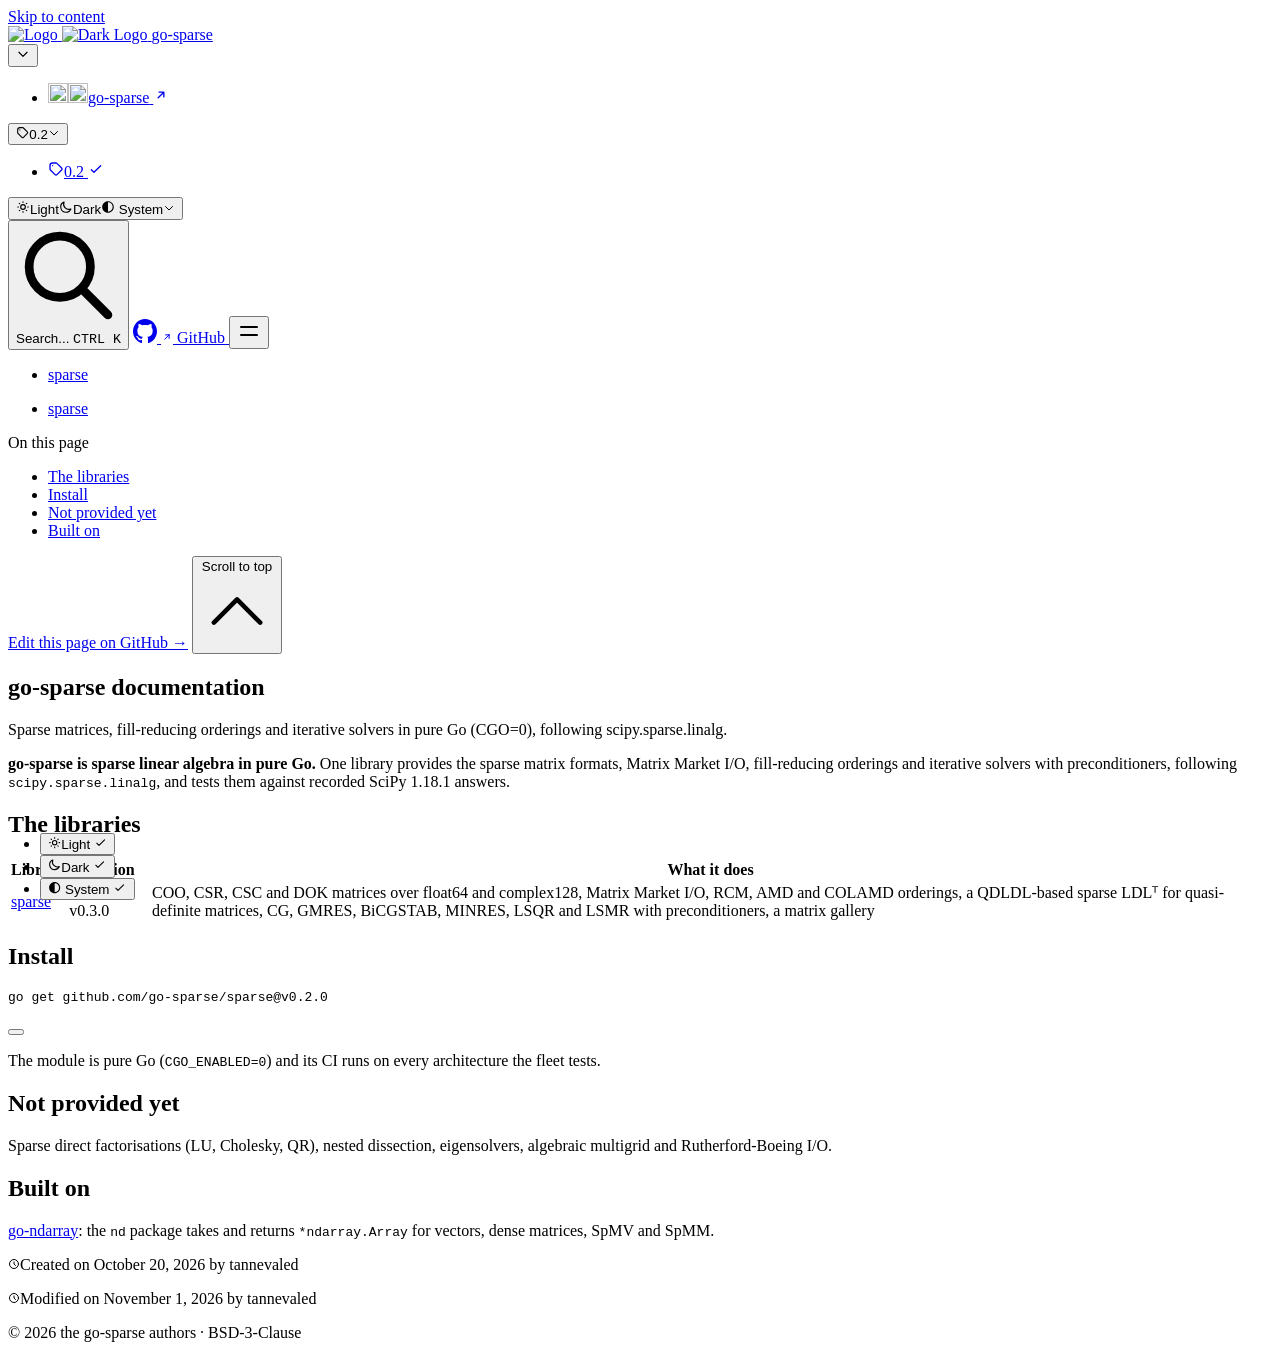
==== commit 3d0287dc: "Deployed 4d86a95 to 0.2 with Hugo 0.167.0" ====
--- a/0.2/index.html
+++ b/0.2/index.html
@@ -2,7 +2,7 @@
     Sparse matrices, fill-reducing orderings and iterative solvers in pure Go (CGO=0), following scipy.sparse.linalg.
   "><meta property="og:type" content="
     website
-  "><meta property="og:url" content="https://go-sparse.github.io/docs/0.2/"><meta itemprop=name content="go-sparse documentation"><meta itemprop=description content="Sparse matrices, fill-reducing orderings and iterative solvers in pure Go (CGO=0), following scipy.sparse.linalg."><meta itemprop=dateModified content="2026-11-01T02:13:59+01:00"><meta itemprop=wordCount content="136"><meta name=twitter:card content="summary"><meta name=twitter:title content="go-sparse documentation"><meta name=twitter:description content="Sparse matrices, fill-reducing orderings and iterative solvers in pure Go (CGO=0), following scipy.sparse.linalg."><link rel=preload href=/docs/0.2/css/compiled/main.min.ee1880c94b422ac1cb9484316c241b37d47c7529570abbb9c2e14824f49034c3.css as=style integrity="sha256-7hiAyUtCKsHLlIQxbCQbN9R8dSlXCru5wuFIJPSQNMM="><link href=/docs/0.2/css/compiled/main.min.ee1880c94b422ac1cb9484316c241b37d47c7529570abbb9c2e14824f49034c3.css rel=stylesheet integrity="sha256-7hiAyUtCKsHLlIQxbCQbN9R8dSlXCru5wuFIJPSQNMM="><script src=/docs/0.2/js/main-head.min.bbb353731723c08eaf67b231610392e3665384806ddb6bee51d4a965494c762e.js integrity="sha256-u7NTcxcjwI6vZ7IxYQOS42ZThIBt22vuUdSpZUlMdi4="></script></head><body><a href=#content class="hx:sr-only hx:focus-visible:not-sr-only hx:focus-visible:fixed hx:focus-visible:z-50 hx:focus-visible:top-2 hx:focus-visible:left-2 hx:focus-visible:bg-primary-500 hx:focus-visible:text-white hx:focus-visible:px-4 hx:focus-visible:py-2 hx:focus-visible:rounded-md hx:focus-visible:text-sm hx:focus-visible:font-medium">Skip to content</a><div class="hextra-nav-container hx:sticky hx:top-0 hx:z-20 hx:w-full hx:bg-transparent hx:print:hidden"><div class="hextra-nav-container-blur hx:pointer-events-none hx:absolute hx:z-[-1] hx:h-full hx:w-full hx:bg-white hx:dark:bg-dark hx:shadow-[0_2px_4px_rgba(0,0,0,.02),0_1px_0_rgba(0,0,0,.06)] hx:contrast-more:shadow-[0_0_0_1px_#000] hx:dark:shadow-[0_-1px_0_rgba(255,255,255,.1)_inset] hx:contrast-more:dark:shadow-[0_0_0_1px_#fff]"></div><nav class="hextra-max-navbar-width hx:mx-auto hx:flex hx:items-center hx:justify-end hx:gap-1 hx:md:gap-2 hx:h-[var(--hextra-navbar-height)] hx:px-6"><div class="hx:flex hx:shrink-0 hx:items-center hx:ltr:mr-auto hx:rtl:ml-auto"><a class="hx:flex hx:items-center hx:hover:opacity-75" href=/docs/0.2/><img class="hx:mr-2 hx:block hx:dark:hidden" src=/docs/0.2/images/brand/svg/go-sparse.svg alt=Logo height=32 width=32>
+  "><meta property="og:url" content="https://go-sparse.github.io/docs/0.2/"><meta itemprop=name content="go-sparse documentation"><meta itemprop=description content="Sparse matrices, fill-reducing orderings and iterative solvers in pure Go (CGO=0), following scipy.sparse.linalg."><meta itemprop=dateModified content="2026-11-01T10:09:43+01:00"><meta itemprop=wordCount content="136"><meta name=twitter:card content="summary"><meta name=twitter:title content="go-sparse documentation"><meta name=twitter:description content="Sparse matrices, fill-reducing orderings and iterative solvers in pure Go (CGO=0), following scipy.sparse.linalg."><link rel=preload href=/docs/0.2/css/compiled/main.min.ee1880c94b422ac1cb9484316c241b37d47c7529570abbb9c2e14824f49034c3.css as=style integrity="sha256-7hiAyUtCKsHLlIQxbCQbN9R8dSlXCru5wuFIJPSQNMM="><link href=/docs/0.2/css/compiled/main.min.ee1880c94b422ac1cb9484316c241b37d47c7529570abbb9c2e14824f49034c3.css rel=stylesheet integrity="sha256-7hiAyUtCKsHLlIQxbCQbN9R8dSlXCru5wuFIJPSQNMM="><script src=/docs/0.2/js/main-head.min.bbb353731723c08eaf67b231610392e3665384806ddb6bee51d4a965494c762e.js integrity="sha256-u7NTcxcjwI6vZ7IxYQOS42ZThIBt22vuUdSpZUlMdi4="></script></head><body><a href=#content class="hx:sr-only hx:focus-visible:not-sr-only hx:focus-visible:fixed hx:focus-visible:z-50 hx:focus-visible:top-2 hx:focus-visible:left-2 hx:focus-visible:bg-primary-500 hx:focus-visible:text-white hx:focus-visible:px-4 hx:focus-visible:py-2 hx:focus-visible:rounded-md hx:focus-visible:text-sm hx:focus-visible:font-medium">Skip to content</a><div class="hextra-nav-container hx:sticky hx:top-0 hx:z-20 hx:w-full hx:bg-transparent hx:print:hidden"><div class="hextra-nav-container-blur hx:pointer-events-none hx:absolute hx:z-[-1] hx:h-full hx:w-full hx:bg-white hx:dark:bg-dark hx:shadow-[0_2px_4px_rgba(0,0,0,.02),0_1px_0_rgba(0,0,0,.06)] hx:contrast-more:shadow-[0_0_0_1px_#000] hx:dark:shadow-[0_-1px_0_rgba(255,255,255,.1)_inset] hx:contrast-more:dark:shadow-[0_0_0_1px_#fff]"></div><nav class="hextra-max-navbar-width hx:mx-auto hx:flex hx:items-center hx:justify-end hx:gap-1 hx:md:gap-2 hx:h-[var(--hextra-navbar-height)] hx:px-6"><div class="hx:flex hx:shrink-0 hx:items-center hx:ltr:mr-auto hx:rtl:ml-auto"><a class="hx:flex hx:items-center hx:hover:opacity-75" href=/docs/0.2/><img class="hx:mr-2 hx:block hx:dark:hidden" src=/docs/0.2/images/brand/svg/go-sparse.svg alt=Logo height=32 width=32>
 <img class="hx:mr-2 hx:hidden hx:dark:block" src=/docs/0.2/images/brand/svg/go-sparse.svg alt="Dark Logo" height=32 width=32>
 <span class="hx:mr-2 hx:font-extrabold hx:inline hx:select-none hx:whitespace-nowrap hextra-navbar-title-beside-logo">go-sparse</span></a><div class="hx:relative hx:inline-flex"><button type=button data-state=closed aria-expanded=false aria-haspopup=menu title="Related sites" aria-label="Related sites" class="hextra-nav-menu-toggle hextra-logo-menu-toggle hx:cursor-pointer hx:rounded-md hx:p-1 hx:text-gray-600 hx:hover:text-gray-900 hx:hover:bg-gray-100 hx:dark:text-gray-400 hx:dark:hover:text-gray-50 hx:dark:hover:bg-primary-100/5"><svg height="14" fill="none" viewBox="0 0 24 24" stroke-width="2" stroke="currentColor" aria-hidden="true"><path stroke-linecap="round" stroke-linejoin="round" d="M19 9l-7 7-7-7"/></svg></button><ul class="hextra-nav-menu-items hx:hidden hx:z-20 hx:max-h-64 hx:overflow-auto hx:rounded-lg hx:border hx:border-gray-200 hx:bg-white hx:p-1 hx:text-sm hx:shadow-lg hx:dark:border-neutral-700 hx:dark:bg-neutral-900" style=min-width:12rem role=menu aria-label="Related sites"><li role=none class="hextra-nav-menu-item hx:flex hx:flex-col"><a href=https://go-sparse.github.io/ role=menuitem class="hx:text-gray-600 hx:hover:text-gray-800 hx:dark:text-gray-400 hx:dark:hover:text-gray-200 hx:relative hx:cursor-pointer hx:whitespace-nowrap hx:rounded-sm hx:py-1.5 hx:transition-colors hx:ltr:pl-3 hx:ltr:pr-9 hx:rtl:pr-3 hx:rtl:pl-9 hx:flex hx:items-center hx:gap-2 hx:hover:bg-gray-100 hx:dark:hover:bg-neutral-800" target=_blank rel=noreferrer><img class="hx:block hx:dark:hidden" src=/docs/0.2/images/brand/svg/go-sparse.svg alt width=20 height=20 loading=lazy><img class="hx:hidden hx:dark:block" src=/docs/0.2/images/brand/svg/go-sparse.svg alt width=20 height=20 loading=lazy><span>go-sparse</span>
 <span class="hx:absolute hx:inset-y-0 hx:flex hx:items-center hx:ltr:right-3 hx:rtl:left-3" aria-hidden=true><svg height="1em" width="1em" fill="none" stroke="currentColor" stroke-width="2" viewBox="0 0 24 24"><path d="m9.1716 7.7574h7.0711m0 0v7.0711m0-7.0711-8.4853 8.4853" stroke-linecap="round" stroke-linejoin="round"/></svg></span></a></li></ul></div></div><div class="fs-version-select hx:relative" data-docs-root=/docs/ data-current=0.2 data-rest data-rest-default data-lang-prefix data-dev=main><button type=button data-state=closed aria-expanded=false aria-haspopup=menu title=Version aria-label="Version: 0.2" class="hextra-nav-menu-toggle fs-version-toggle hx:cursor-pointer hx:text-sm hx:relative hx:whitespace-nowrap hx:p-2 hx:flex hx:items-center hx:gap-1 hx:text-gray-600 hx:hover:text-gray-800 hx:dark:text-gray-400 hx:dark:hover:text-gray-200"><svg height="1em" class="hx:inline-block" fill="none" viewBox="0 0 24 24" stroke-width="2" stroke="currentColor" aria-hidden="true"><path stroke-linecap="round" stroke-linejoin="round" d="M7 7h.01M7 3h5c.512.0 1.024.195 1.414.586l7 7a2 2 0 010 2.828l-7 7a2 2 0 01-2.828.0l-7-7A1.994 1.994.0 013 12V7a4 4 0 014-4z"/></svg><span>0.2</span><svg height="12" class="hx:transition-transform hx:duration-200 hx:ease-in-out" fill="none" viewBox="0 0 24 24" stroke-width="2" stroke="currentColor" aria-hidden="true"><path stroke-linecap="round" stroke-linejoin="round" d="M19 9l-7 7-7-7"/></svg></button><ul class="hextra-nav-menu-items hx:hidden hx:z-20 hx:max-h-64 hx:overflow-auto hx:rounded-lg hx:border hx:border-gray-200 hx:bg-white hx:p-1 hx:text-sm hx:shadow-lg hx:dark:border-neutral-700 hx:dark:bg-neutral-900" style=min-width:100% role=menu><li role=none class="hextra-nav-menu-item hx:flex hx:flex-col"><a href=/docs/0.2/ role=menuitem aria-current=true class="hx:text-gray-600 hx:hover:text-gray-800 hx:dark:text-gray-400 hx:dark:hover:text-gray-200 hx:relative hx:cursor-pointer hx:whitespace-nowrap hx:rounded-sm hx:py-1.5 hx:transition-colors hx:ltr:pl-3 hx:ltr:pr-9 hx:rtl:pr-3 hx:rtl:pl-9 hx:flex hx:items-center hx:gap-1 hx:hover:bg-gray-100 hx:dark:hover:bg-neutral-800"><svg height="1em" class="hx:inline-block" fill="none" viewBox="0 0 24 24" stroke-width="2" stroke="currentColor" aria-hidden="true"><path stroke-linecap="round" stroke-linejoin="round" d="M7 7h.01M7 3h5c.512.0 1.024.195 1.414.586l7 7a2 2 0 010 2.828l-7 7a2 2 0 01-2.828.0l-7-7A1.994 1.994.0 013 12V7a4 4 0 014-4z"/></svg><span>0.2</span>
@@ -27,10 +27,10 @@
 sparse matrix formats, Matrix Market I/O, fill-reducing orderings and iterative
 solvers with preconditioners, following <code>scipy.sparse.linalg</code>, and tests them
 against recorded SciPy 1.18.1 answers.</p><h2 data-hextra-search-id=the-libraries>The libraries<span class="hx:absolute hx:-mt-20" id=the-libraries></span>
-<a href=#the-libraries class=subheading-anchor aria-label="Permalink for this section"></a></h2><table><thead><tr><th>Library</th><th>Version</th><th>What it does</th></tr></thead><tbody><tr><td><a href=/docs/0.2/sparse/>sparse</a></td><td>released v0.2.1</td><td>COO, CSR, CSC and DOK matrices over float64 and complex128, Matrix Market I/O, RCM, AMD and COLAMD orderings, a QDLDL-based sparse LDLᵀ for quasi-definite matrices, CG, GMRES, BiCGSTAB, MINRES, LSQR and LSMR with preconditioners, a matrix gallery</td></tr></tbody></table><h2 data-hextra-search-id=install>Install<span class="hx:absolute hx:-mt-20" id=install></span>
+<a href=#the-libraries class=subheading-anchor aria-label="Permalink for this section"></a></h2><table><thead><tr><th>Library</th><th>Version</th><th>What it does</th></tr></thead><tbody><tr><td><a href=/docs/0.2/sparse/>sparse</a></td><td>released v0.3.0</td><td>COO, CSR, CSC and DOK matrices over float64 and complex128, Matrix Market I/O, RCM, AMD and COLAMD orderings, a QDLDL-based sparse LDLᵀ for quasi-definite matrices, CG, GMRES, BiCGSTAB, MINRES, LSQR and LSMR with preconditioners, a matrix gallery</td></tr></tbody></table><h2 data-hextra-search-id=install>Install<span class="hx:absolute hx:-mt-20" id=install></span>
 <a href=#install class=subheading-anchor aria-label="Permalink for this section"></a></h2><div class="hextra-code-block hx:relative hx:mt-6 hx:first:mt-0 hx:group/code"><div><div class=highlight><pre tabindex=0 class=chroma><code class=language-sh data-lang=sh><span class=line><span class=cl>go get github.com/go-sparse/sparse@v0.2.0</span></span></code></pre></div></div><div class="hextra-code-copy-btn-container hx:opacity-0 hx:transition hx:group-hover/code:opacity-100 hx:flex hx:gap-1 hx:absolute hx:m-[11px] hx:right-0 hx:top-0"><button class="hextra-code-copy-btn hx:group/copybtn hx:cursor-pointer hx:transition-all hx:active:opacity-50 hx:bg-primary-700/5 hx:border hx:border-black/5 hx:text-gray-600 hx:hover:text-gray-900 hx:rounded-md hx:p-1.5 hx:dark:bg-primary-300/10 hx:dark:border-white/10 hx:dark:text-gray-400 hx:dark:hover:text-gray-50" title="Copy code" aria-label="Copy code" data-copied-label=Copied!><div class="hextra-copy-icon hx:group-[.copied]/copybtn:hidden hx:pointer-events-none hx:h-4 hx:w-4"></div><div class="hextra-success-icon hx:hidden hx:group-[.copied]/copybtn:block hx:pointer-events-none hx:h-4 hx:w-4"></div></button></div></div><p>The module is pure Go (<code>CGO_ENABLED=0</code>) and its CI runs on every architecture
 the fleet tests.</p><h2 data-hextra-search-id=not-provided-yet>Not provided yet<span class="hx:absolute hx:-mt-20" id=not-provided-yet></span>
 <a href=#not-provided-yet class=subheading-anchor aria-label="Permalink for this section"></a></h2><p>Sparse direct factorisations (LU, Cholesky, QR), nested dissection,
 eigensolvers, algebraic multigrid and Rutherford-Boeing I/O.</p><h2 data-hextra-search-id=built-on>Built on<span class="hx:absolute hx:-mt-20" id=built-on></span>
 <a href=#built-on class=subheading-anchor aria-label="Permalink for this section"></a></h2><p><a href=https://github.com/go-ndarray/ndarray target=_blank rel=noopener>go-ndarray</a>: the <code>nd</code> package takes
-and returns <code>*ndarray.Array</code> for vectors, dense matrices, SpMV and SpMM.</p></div><div class=hextra-page-history><p><svg height="12" width="12" aria-hidden="true" fill="none" viewBox="0 0 24 24" stroke-width="2" stroke="currentColor" aria-hidden="true"><path stroke-linecap="round" stroke-linejoin="round" d="M12 8v4l3 3m6-3A9 9 0 113 12a9 9 0 0118 0z"/></svg><span>Created on <time datetime=2026-10-20>October 20, 2026</time> by tannevaled</span></p><p><svg height="12" width="12" aria-hidden="true" fill="none" viewBox="0 0 24 24" stroke-width="2" stroke="currentColor" aria-hidden="true"><path stroke-linecap="round" stroke-linejoin="round" d="M12 8v4l3 3m6-3A9 9 0 113 12a9 9 0 0118 0z"/></svg><span>Modified on <time datetime=2026-11-01>November 1, 2026</time> by tannevaled</span></p></div></main></article></div><footer class="hextra-footer hx:bg-gray-100 hx:pb-[env(safe-area-inset-bottom)] hx:dark:bg-neutral-900 hx:print:bg-transparent"><div class="hextra-custom-footer hextra-max-footer-width hx:mx-auto hx:pl-[max(env(safe-area-inset-left),1.5rem)] hx:pr-[max(env(safe-area-inset-right),1.5rem)] hx:text-gray-600 hx:dark:text-gray-400"></div><div class="hextra-max-footer-width hx:mx-auto hx:flex hx:justify-center hx:py-12 hx:pl-[max(env(safe-area-inset-left),1.5rem)] hx:pr-[max(env(safe-area-inset-right),1.5rem)] hx:text-gray-600 hx:dark:text-gray-400 hx:md:justify-start"><div class="hx:flex hx:w-full hx:flex-col hx:items-center hx:sm:items-start"><div class="hx:mt-6 hx:text-xs">© 2026 the go-sparse authors · BSD-3-Clause</div></div></div></footer><dialog id=hextra-search-dialog class=hextra-search-dialog aria-label=Search... zgotmplz><div class=hextra-search><div class=hextra-search-input-wrapper><svg class="hextra-search-input-icon" focusable="false" fill="none" viewBox="0 0 24 24" stroke-width="2" stroke="currentColor" aria-hidden="true"><path stroke-linecap="round" stroke-linejoin="round" d="M21 21l-6-6m2-5A7 7 0 113 10a7 7 0 0114 0z"/></svg><input class=hextra-search-input type=search role=combobox autocomplete=off autocorrect=off autocapitalize=off spellcheck=false placeholder=Search... aria-label=Search... aria-controls=hextra-search-results aria-expanded=false><button type=button class=hextra-search-input-kbd data-search-close aria-label=Close>ESC</button></div><div class=hextra-search-results-viewport data-search-viewport><div class="hextra-search-results-inner hextra-scrollbar" data-search-inner><ul id=hextra-search-results class=hextra-search-results role=listbox aria-label="Search results"></ul><div class=hextra-search-empty data-search-empty hidden>No results found.</div></div></div><div class="hextra-search-status hx:sr-only" aria-live=polite role=status></div></div></dialog><script defer src=/docs/0.2/js/main.min.b591374f2ad9013eb7e241be9cb6a597fc951a7acb65bc78af3922da10ede04d.js integrity="sha256-tZE3TyrZAT634kG+nLall/yVGnrLZbx4rzki2hDt4E0="></script><script defer src=/docs/0.2/js/flexsearch.433e941a8a573ebb9931fc16fc75266ab6b93f569ac2fb4f3dc66882e0416f4c.js integrity="sha256-Qz6UGopXPruZMfwW/HUmara5P1aawvtPPcZoguBBb0w=" crossorigin=anonymous></script><script defer src=/docs/0.2/en.search.min.98fbe6ba353dae187c52d7bf88e318c5f994992263c12103f7e70ca8b6c8e5b2.js integrity="sha256-mPvmujU9rhh8Ute/iOMYxfmUmSJjwSED9+cMqLbI5bI="></script><script defer src=/docs/0.2/en.search-dialog.min.fda123910557b5b3a328696105af51f85abc3cfc6784387c49b11b5b857b256f.js integrity="sha256-/aEjkQVXtbOjKGlhBa9R+Fq8PPxnhDh8SbEbW4V7JW8="></script></body></html>+and returns <code>*ndarray.Array</code> for vectors, dense matrices, SpMV and SpMM.</p></div><div class=hextra-page-history><p><svg height="12" width="12" aria-hidden="true" fill="none" viewBox="0 0 24 24" stroke-width="2" stroke="currentColor" aria-hidden="true"><path stroke-linecap="round" stroke-linejoin="round" d="M12 8v4l3 3m6-3A9 9 0 113 12a9 9 0 0118 0z"/></svg><span>Created on <time datetime=2026-10-20>October 20, 2026</time> by tannevaled</span></p><p><svg height="12" width="12" aria-hidden="true" fill="none" viewBox="0 0 24 24" stroke-width="2" stroke="currentColor" aria-hidden="true"><path stroke-linecap="round" stroke-linejoin="round" d="M12 8v4l3 3m6-3A9 9 0 113 12a9 9 0 0118 0z"/></svg><span>Modified on <time datetime=2026-11-01>November 1, 2026</time> by tannevaled</span></p></div></main></article></div><footer class="hextra-footer hx:bg-gray-100 hx:pb-[env(safe-area-inset-bottom)] hx:dark:bg-neutral-900 hx:print:bg-transparent"><div class="hextra-custom-footer hextra-max-footer-width hx:mx-auto hx:pl-[max(env(safe-area-inset-left),1.5rem)] hx:pr-[max(env(safe-area-inset-right),1.5rem)] hx:text-gray-600 hx:dark:text-gray-400"></div><div class="hextra-max-footer-width hx:mx-auto hx:flex hx:justify-center hx:py-12 hx:pl-[max(env(safe-area-inset-left),1.5rem)] hx:pr-[max(env(safe-area-inset-right),1.5rem)] hx:text-gray-600 hx:dark:text-gray-400 hx:md:justify-start"><div class="hx:flex hx:w-full hx:flex-col hx:items-center hx:sm:items-start"><div class="hx:mt-6 hx:text-xs">© 2026 the go-sparse authors · BSD-3-Clause</div></div></div></footer><dialog id=hextra-search-dialog class=hextra-search-dialog aria-label=Search... zgotmplz><div class=hextra-search><div class=hextra-search-input-wrapper><svg class="hextra-search-input-icon" focusable="false" fill="none" viewBox="0 0 24 24" stroke-width="2" stroke="currentColor" aria-hidden="true"><path stroke-linecap="round" stroke-linejoin="round" d="M21 21l-6-6m2-5A7 7 0 113 10a7 7 0 0114 0z"/></svg><input class=hextra-search-input type=search role=combobox autocomplete=off autocorrect=off autocapitalize=off spellcheck=false placeholder=Search... aria-label=Search... aria-controls=hextra-search-results aria-expanded=false><button type=button class=hextra-search-input-kbd data-search-close aria-label=Close>ESC</button></div><div class=hextra-search-results-viewport data-search-viewport><div class="hextra-search-results-inner hextra-scrollbar" data-search-inner><ul id=hextra-search-results class=hextra-search-results role=listbox aria-label="Search results"></ul><div class=hextra-search-empty data-search-empty hidden>No results found.</div></div></div><div class="hextra-search-status hx:sr-only" aria-live=polite role=status></div></div></dialog><script defer src=/docs/0.2/js/main.min.b591374f2ad9013eb7e241be9cb6a597fc951a7acb65bc78af3922da10ede04d.js integrity="sha256-tZE3TyrZAT634kG+nLall/yVGnrLZbx4rzki2hDt4E0="></script><script defer src=/docs/0.2/js/flexsearch.433e941a8a573ebb9931fc16fc75266ab6b93f569ac2fb4f3dc66882e0416f4c.js integrity="sha256-Qz6UGopXPruZMfwW/HUmara5P1aawvtPPcZoguBBb0w=" crossorigin=anonymous></script><script defer src=/docs/0.2/en.search.min.ea204bd58e2bcc3aafb651ad97b0be53f57fc6602c2a43a0a11769dd7759e374.js integrity="sha256-6iBL1Y4rzDqvtlGtl7C+U/V/xmAsKkOgoRdp3XdZ43Q="></script><script defer src=/docs/0.2/en.search-dialog.min.fda123910557b5b3a328696105af51f85abc3cfc6784387c49b11b5b857b256f.js integrity="sha256-/aEjkQVXtbOjKGlhBa9R+Fq8PPxnhDh8SbEbW4V7JW8="></script></body></html>
